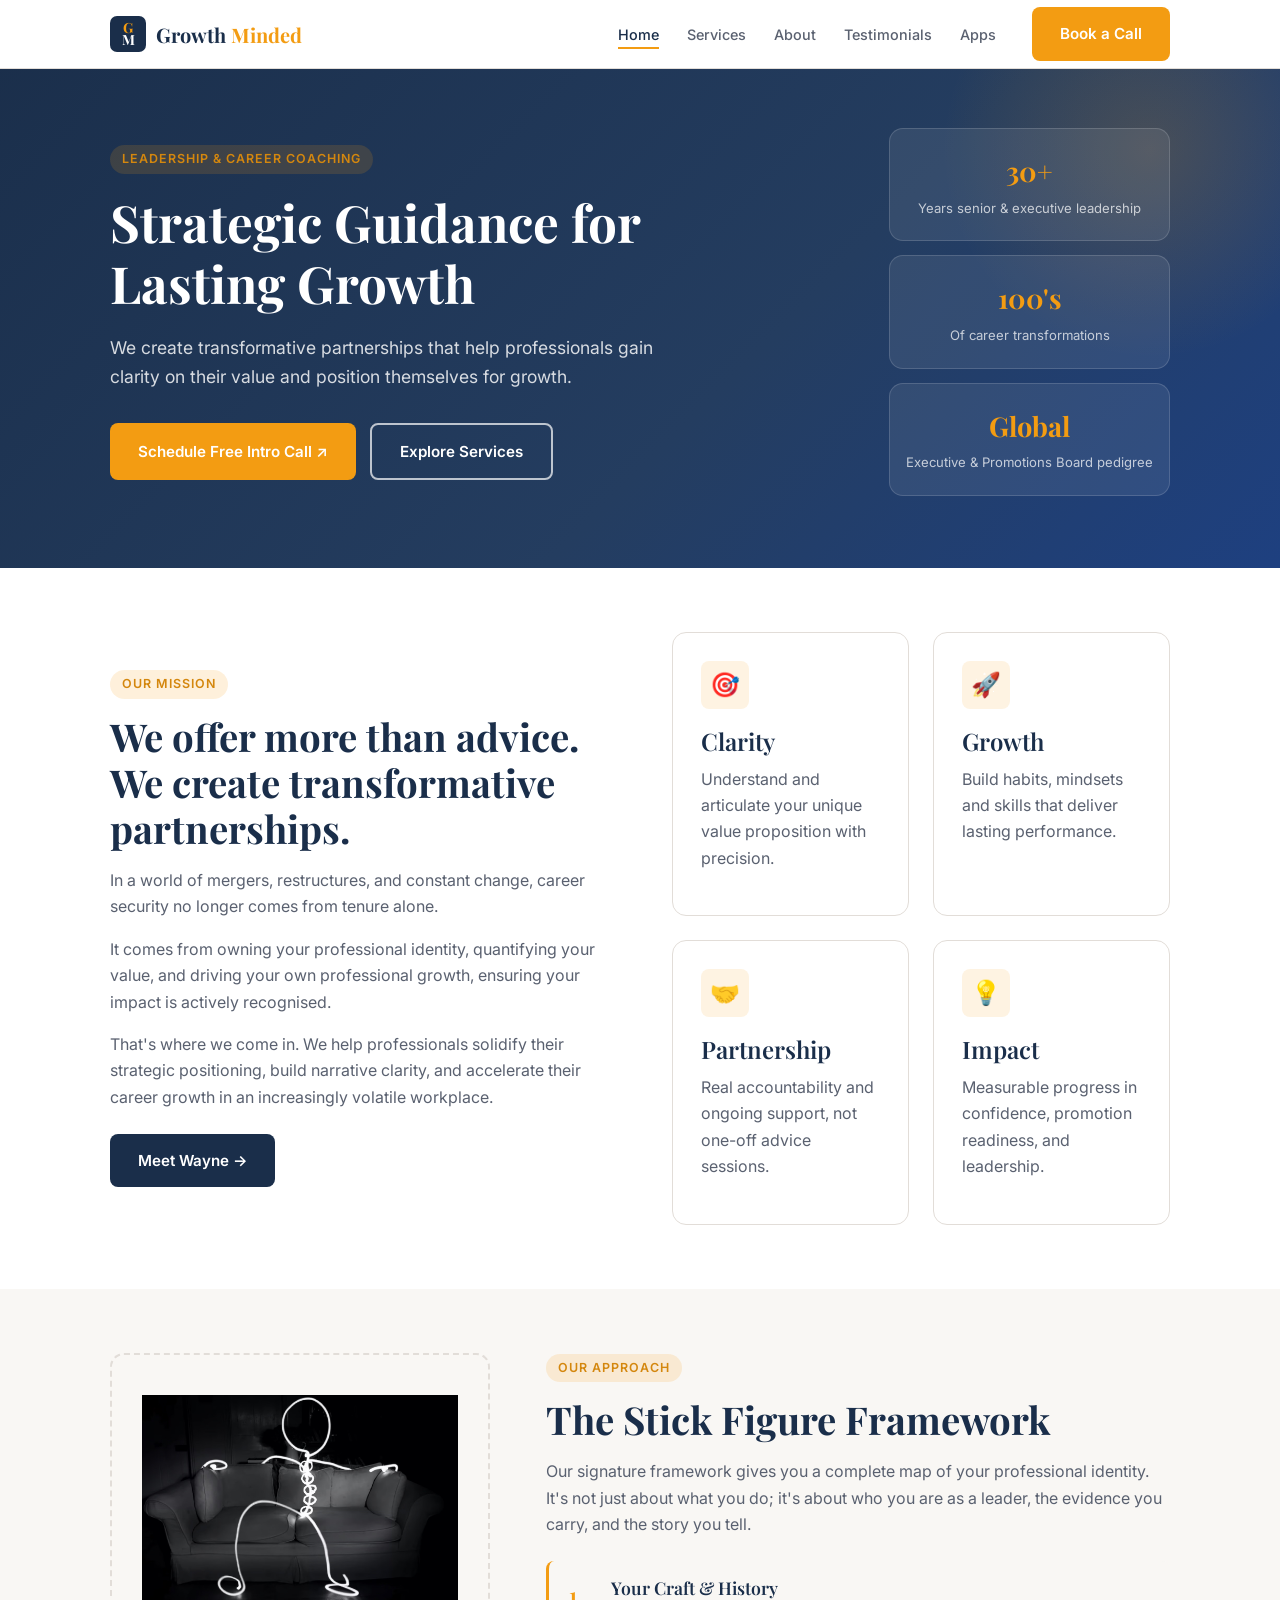
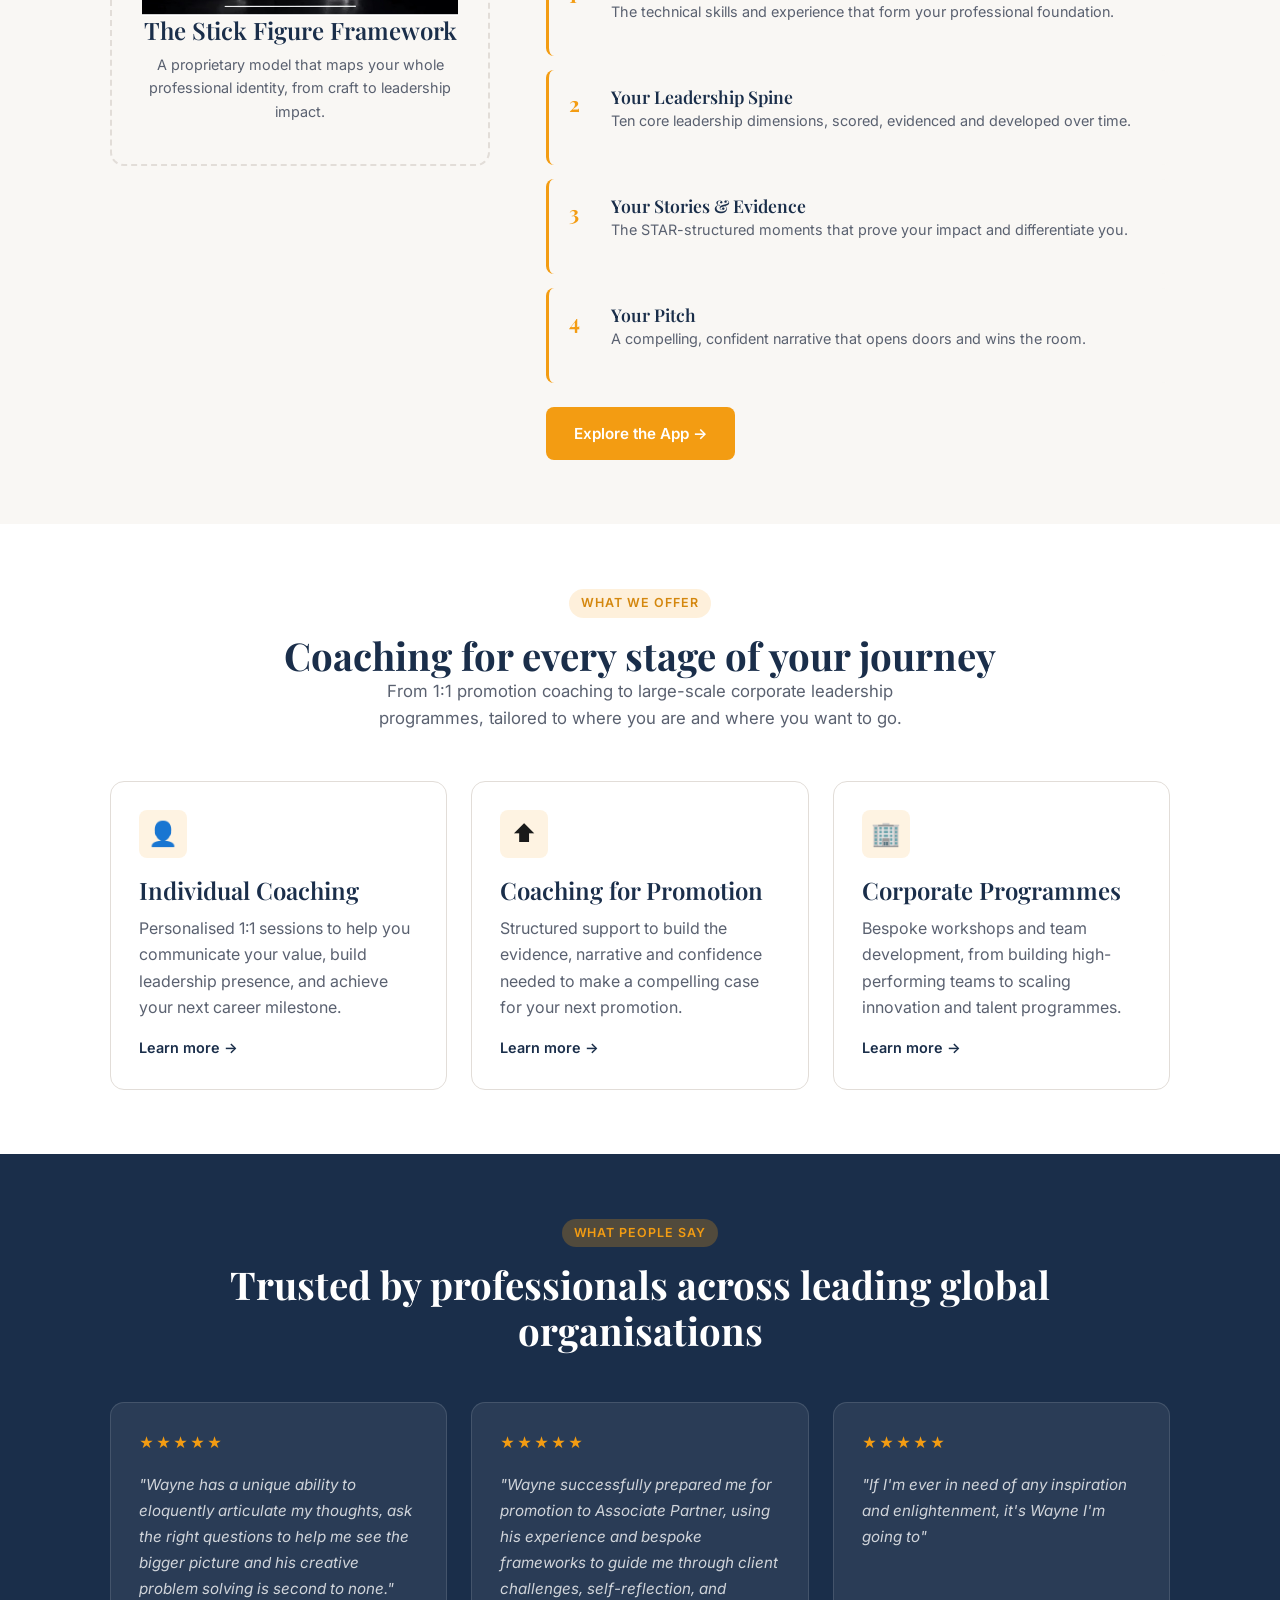
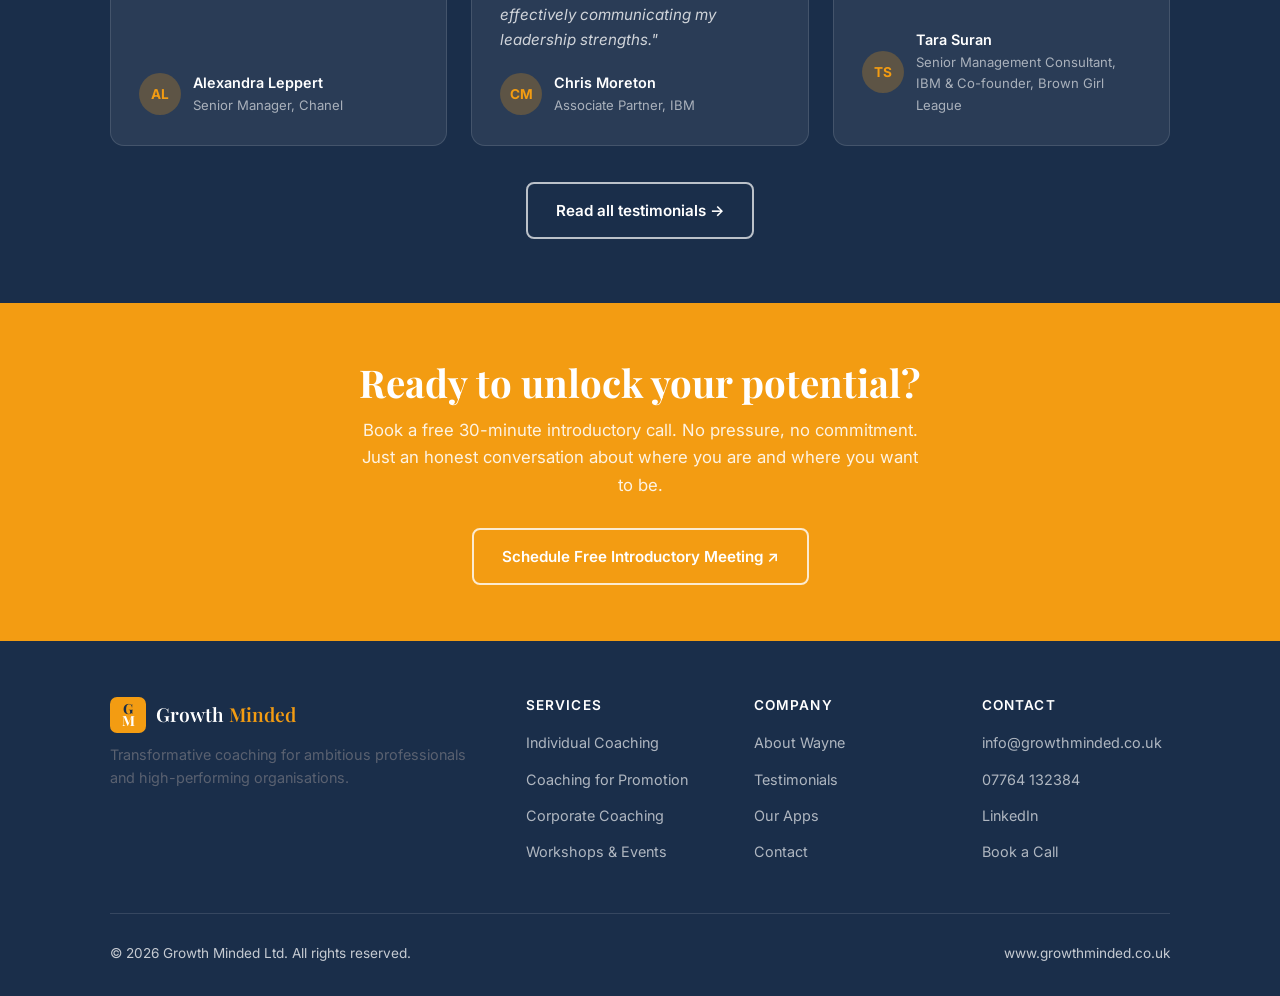
==== index.html @ fa4348af "Update homepage mission section copy Co-Authored-By: Claude Sonnet 4.6 <noreply@anthropic.com>" ====
<!DOCTYPE html>
<html lang="en">
<head>
  <meta charset="UTF-8" />
  <meta name="viewport" content="width=device-width, initial-scale=1.0" />
  <title>Growth Minded — Strategic Guidance for Lasting Growth</title>
  <meta name="description" content="Growth Minded offers personalised coaching to help professionals and organisations achieve lasting growth. 1:1 coaching, leadership development and corporate programmes." />
  <link rel="preconnect" href="https://fonts.googleapis.com" />
  <link rel="preconnect" href="https://fonts.gstatic.com" crossorigin />
  <link href="https://fonts.googleapis.com/css2?family=Inter:wght@400;500;600;700&family=Playfair+Display:wght@700&display=swap" rel="stylesheet" />
  <link rel="stylesheet" href="css/style.css" />
</head>
<body>

  <!-- Navigation -->
  <nav class="nav">
    <div class="container">
      <a href="index.html" class="nav-logo"><svg class="logo-mark" width="36" height="36" viewBox="0 0 36 36" fill="none" xmlns="http://www.w3.org/2000/svg" aria-hidden="true"><rect width="36" height="36" rx="7" fill="#1a2e4a"/><text x="18" y="13" text-anchor="middle" dominant-baseline="middle" font-family="Playfair Display, Georgia, serif" font-weight="700" font-size="14" fill="#f39c12">G</text><text x="18" y="25" text-anchor="middle" dominant-baseline="middle" font-family="Playfair Display, Georgia, serif" font-weight="700" font-size="14" fill="white">M</text></svg><span class="nav-wordmark">Growth <span>Minded</span></span></a>
      <ul class="nav-links">
        <li><a href="index.html" class="active">Home</a></li>
        <li><a href="services.html">Services</a></li>
        <li><a href="about.html">About</a></li>
        <li><a href="testimonials.html">Testimonials</a></li>
        <li><a href="apps.html">Apps</a></li>
        <li><a href="contact.html" class="btn btn-primary nav-cta">Book a Call</a></li>
      </ul>
      <button class="nav-toggle" id="navToggle" aria-label="Open menu">
        <span></span><span></span><span></span>
      </button>
    </div>
  </nav>

  <!-- Mobile menu -->
  <div class="nav-mobile" id="navMobile">
    <a href="index.html">Home</a>
    <a href="services.html">Services</a>
    <a href="about.html">About</a>
    <a href="testimonials.html">Testimonials</a>
    <a href="apps.html">Apps</a>
    <a href="contact.html" class="btn btn-primary">Book a Free Call</a>
  </div>

  <!-- Hero -->
  <section class="hero">
    <div class="container">
      <div class="hero-inner">
        <div class="hero-content">
          <span class="tag">Leadership &amp; Career Coaching</span>
          <h1>Strategic Guidance for Lasting Growth</h1>
          <p>We create transformative partnerships that help professionals gain clarity on their value and position themselves for growth.</p>
          <div class="hero-actions">
            <a href="contact.html" class="btn btn-primary">Schedule Free Intro Call ↗</a>
            <a href="services.html" class="btn btn-outline">Explore Services</a>
          </div>
        </div>
        <div class="hero-stat-grid">
          <div class="hero-stat">
            <span class="hero-stat-num">30+</span>
            <span class="hero-stat-label">Years senior &amp; executive leadership</span>
          </div>
          <div class="hero-stat">
            <span class="hero-stat-num">100's</span>
            <span class="hero-stat-label">Of career transformations</span>
          </div>
          <div class="hero-stat">
            <span class="hero-stat-num">Global</span>
            <span class="hero-stat-label">Executive &amp; Promotions Board pedigree</span>
          </div>
        </div>
      </div>
    </div>
  </section>

  <!-- Mission -->
  <section class="section">
    <div class="container">
      <div class="split">
        <div class="split-content">
          <span class="tag">Our Mission</span>
          <h2>We offer more than advice. We create transformative partnerships.</h2>
          <p>In a world of mergers, restructures, and constant change, career security no longer comes from tenure alone.</p>
          <p>It comes from owning your professional identity, quantifying your value, and driving your own professional growth, ensuring your impact is actively recognised.</p>
          <p>That's where we come in. We help professionals solidify their strategic positioning, build narrative clarity, and accelerate their career growth in an increasingly volatile workplace.</p>
          <a href="about.html" class="btn btn-navy" style="margin-top:8px">Meet Wayne →</a>
        </div>
        <div class="split-content">
          <div class="card-grid-2">
            <div class="card">
              <div class="card-icon">🎯</div>
              <h3>Clarity</h3>
              <p>Understand and articulate your unique value proposition with precision.</p>
            </div>
            <div class="card">
              <div class="card-icon">🚀</div>
              <h3>Growth</h3>
              <p>Build habits, mindsets and skills that deliver lasting performance.</p>
            </div>
            <div class="card">
              <div class="card-icon">🤝</div>
              <h3>Partnership</h3>
              <p>Real accountability and ongoing support, not one-off advice sessions.</p>
            </div>
            <div class="card">
              <div class="card-icon">💡</div>
              <h3>Impact</h3>
              <p>Measurable progress in confidence, promotion readiness, and leadership.</p>
            </div>
          </div>
        </div>
      </div>
    </div>
  </section>

  <!-- Stick Figure Framework -->
  <section class="section section-cream">
    <div class="container">
      <div class="framework">
        <div class="framework-visual">
          <img src="images/Stick%20Figure%20Picture.jpeg" alt="The Stick Figure Framework" style="max-width:100%;height:auto;display:block;margin:0 auto;" />
          <h3>The Stick Figure Framework</h3>
          <p>A proprietary model that maps your whole professional identity, from craft to leadership impact.</p>
        </div>
        <div class="framework-content">
          <span class="tag">Our Approach</span>
          <h2>The Stick Figure Framework</h2>
          <p>Our signature framework gives you a complete map of your professional identity. It's not just about what you do; it's about who you are as a leader, the evidence you carry, and the story you tell.</p>
          <div class="framework-list">
            <div class="framework-item">
              <span class="framework-item-num">1</span>
              <div>
                <h4>Your Craft &amp; History</h4>
                <p>The technical skills and experience that form your professional foundation.</p>
              </div>
            </div>
            <div class="framework-item">
              <span class="framework-item-num">2</span>
              <div>
                <h4>Your Leadership Spine</h4>
                <p>Ten core leadership dimensions, scored, evidenced and developed over time.</p>
              </div>
            </div>
            <div class="framework-item">
              <span class="framework-item-num">3</span>
              <div>
                <h4>Your Stories &amp; Evidence</h4>
                <p>The STAR-structured moments that prove your impact and differentiate you.</p>
              </div>
            </div>
            <div class="framework-item">
              <span class="framework-item-num">4</span>
              <div>
                <h4>Your Pitch</h4>
                <p>A compelling, confident narrative that opens doors and wins the room.</p>
              </div>
            </div>
          </div>
          <a href="apps.html" style="margin-top:24px;display:inline-block" class="btn btn-primary">Explore the App →</a>
        </div>
      </div>
    </div>
  </section>

  <!-- Services overview -->
  <section class="section">
    <div class="container">
      <div class="section-header text-center">
        <span class="tag">What We Offer</span>
        <h2>Coaching for every stage of your journey</h2>
        <p>From 1:1 promotion coaching to large-scale corporate leadership programmes, tailored to where you are and where you want to go.</p>
      </div>
      <div class="card-grid">
        <div class="card">
          <div class="card-icon">👤</div>
          <h3>Individual Coaching</h3>
          <p>Personalised 1:1 sessions to help you communicate your value, build leadership presence, and achieve your next career milestone.</p>
          <a href="services.html" style="margin-top:16px;display:inline-block;color:var(--navy);font-weight:600;font-size:0.9rem">Learn more →</a>
        </div>
        <div class="card">
          <div class="card-icon">⬆️</div>
          <h3>Coaching for Promotion</h3>
          <p>Structured support to build the evidence, narrative and confidence needed to make a compelling case for your next promotion.</p>
          <a href="services.html" style="margin-top:16px;display:inline-block;color:var(--navy);font-weight:600;font-size:0.9rem">Learn more →</a>
        </div>
        <div class="card">
          <div class="card-icon">🏢</div>
          <h3>Corporate Programmes</h3>
          <p>Bespoke workshops and team development, from building high-performing teams to scaling innovation and talent programmes.</p>
          <a href="services.html" style="margin-top:16px;display:inline-block;color:var(--navy);font-weight:600;font-size:0.9rem">Learn more →</a>
        </div>
      </div>
    </div>
  </section>

  <!-- Testimonials teaser -->
  <section class="section section-dark">
    <div class="container">
      <div class="section-header text-center text-white">
        <span class="tag">What People Say</span>
        <h2>Trusted by professionals across leading global organisations</h2>
      </div>
      <div class="testimonial-grid">
        <div class="testimonial-card">
          <div class="testimonial-stars">★★★★★</div>
          <p class="testimonial-quote">"Wayne has a unique ability to eloquently articulate my thoughts, ask the right questions to help me see the bigger picture and his creative problem solving is second to none."</p>
          <div class="testimonial-author">
            <div class="testimonial-avatar">AL</div>
            <div>
              <div class="testimonial-name">Alexandra Leppert</div>
              <div class="testimonial-role">Senior Manager, Chanel</div>
            </div>
          </div>
        </div>
        <div class="testimonial-card">
          <div class="testimonial-stars">★★★★★</div>
          <p class="testimonial-quote">"Wayne successfully prepared me for promotion to Associate Partner, using his experience and bespoke frameworks to guide me through client challenges, self-reflection, and effectively communicating my leadership strengths."</p>
          <div class="testimonial-author">
            <div class="testimonial-avatar">CM</div>
            <div>
              <div class="testimonial-name">Chris Moreton</div>
              <div class="testimonial-role">Associate Partner, IBM</div>
            </div>
          </div>
        </div>
        <div class="testimonial-card">
          <div class="testimonial-stars">★★★★★</div>
          <p class="testimonial-quote">"If I'm ever in need of any inspiration and enlightenment, it's Wayne I'm going to"</p>
          <div class="testimonial-author">
            <div class="testimonial-avatar">TS</div>
            <div>
              <div class="testimonial-name">Tara Suran</div>
              <div class="testimonial-role">Senior Management Consultant, IBM &amp; Co-founder, Brown Girl League</div>
            </div>
          </div>
        </div>
      </div>
      <div style="text-align:center;margin-top:36px">
        <a href="testimonials.html" class="btn btn-outline">Read all testimonials →</a>
      </div>
    </div>
  </section>

  <!-- CTA band -->
  <section class="cta-band">
    <div class="container">
      <h2>Ready to unlock your potential?</h2>
      <p>Book a free 30-minute introductory call. No pressure, no commitment. Just an honest conversation about where you are and where you want to be.</p>
      <a href="contact.html" class="btn btn-outline">Schedule Free Introductory Meeting ↗</a>
    </div>
  </section>

  <!-- Footer -->
  <footer class="footer">
    <div class="container">
      <div class="footer-grid">
        <div class="footer-brand">
          <h3><svg class="logo-mark" width="36" height="36" viewBox="0 0 36 36" fill="none" xmlns="http://www.w3.org/2000/svg" aria-hidden="true"><rect width="36" height="36" rx="7" fill="#f39c12"/><text x="18" y="13" text-anchor="middle" dominant-baseline="middle" font-family="Playfair Display, Georgia, serif" font-weight="700" font-size="14" fill="#1a2e4a">G</text><text x="18" y="25" text-anchor="middle" dominant-baseline="middle" font-family="Playfair Display, Georgia, serif" font-weight="700" font-size="14" fill="white">M</text></svg><span class="nav-wordmark">Growth <span>Minded</span></span></h3>
          <p>Transformative coaching for ambitious professionals and high-performing organisations.</p>
        </div>
        <div class="footer-col">
          <h4>Services</h4>
          <ul>
            <li><a href="services.html">Individual Coaching</a></li>
            <li><a href="services.html">Coaching for Promotion</a></li>
            <li><a href="services.html">Corporate Coaching</a></li>
            <li><a href="services.html">Workshops &amp; Events</a></li>
          </ul>
        </div>
        <div class="footer-col">
          <h4>Company</h4>
          <ul>
            <li><a href="about.html">About Wayne</a></li>
            <li><a href="testimonials.html">Testimonials</a></li>
            <li><a href="apps.html">Our Apps</a></li>
            <li><a href="contact.html">Contact</a></li>
          </ul>
        </div>
        <div class="footer-col">
          <h4>Contact</h4>
          <ul>
            <li><a href="mailto:info@growthminded.co.uk">info@growthminded.co.uk</a></li>
            <li><a href="tel:07764132384">07764 132384</a></li>
            <li><a href="https://www.linkedin.com/in/wayne-peacock-82965b12" target="_blank" rel="noopener">LinkedIn</a></li>
            <li><a href="contact.html">Book a Call</a></li>
          </ul>
        </div>
      </div>
      <div class="footer-bottom">
        <span>&copy; 2026 Growth Minded Ltd. All rights reserved.</span>
        <span>www.growthminded.co.uk</span>
      </div>
    </div>
  </footer>

  <script>
    const toggle = document.getElementById('navToggle');
    const mobile = document.getElementById('navMobile');
    toggle.addEventListener('click', () => {
      toggle.classList.toggle('open');
      mobile.classList.toggle('open');
    });
    // Close on link click
    mobile.querySelectorAll('a').forEach(a => {
      a.addEventListener('click', () => {
        toggle.classList.remove('open');
        mobile.classList.remove('open');
      });
    });
  </script>
</body>
</html>
---- css/style.css ----
/* ─── Variables ──────────────────────────────────────────── */
:root {
  --navy:        #1a2e4a;
  --navy-light:  #243d60;
  --orange:      #f39c12;
  --orange-dark: #d4870e;
  --cream:       #f9f7f4;
  --white:       #ffffff;
  --text:        #1a1a1a;
  --text-muted:  #5a6170;
  --border:      #e2ddd8;
  --radius:      8px;
  --radius-lg:   14px;
  --shadow:      0 2px 16px rgba(26,46,74,0.10);
  --shadow-lg:   0 6px 32px rgba(26,46,74,0.14);
  --font-serif:  'Playfair Display', Georgia, serif;
  --font-sans:   'Inter', system-ui, -apple-system, sans-serif;
  --max-w:       1100px;
  --nav-h:       68px;
}

/* ─── Reset ──────────────────────────────────────────────── */
*, *::before, *::after { box-sizing: border-box; margin: 0; padding: 0; }
html { scroll-behavior: smooth; }
body {
  font-family: var(--font-sans);
  font-size: 16px;
  line-height: 1.65;
  color: var(--text);
  background: var(--white);
}
img { display: block; max-width: 100%; }
a { color: inherit; text-decoration: none; }
ul { list-style: none; }

/* ─── Typography ─────────────────────────────────────────── */
h1, h2, h3, h4 {
  font-family: var(--font-serif);
  line-height: 1.2;
  color: var(--navy);
}
h1 { font-size: clamp(2rem, 5vw, 3.2rem); font-weight: 700; }
h2 { font-size: clamp(1.6rem, 3.5vw, 2.4rem); font-weight: 700; }
h3 { font-size: clamp(1.15rem, 2.5vw, 1.5rem); font-weight: 600; }
h4 { font-size: 1.1rem; font-weight: 600; }
p  { color: var(--text-muted); }
strong { color: var(--text); font-weight: 600; }

/* ─── Layout helpers ─────────────────────────────────────── */
.container {
  width: 100%;
  max-width: var(--max-w);
  margin-inline: auto;
  padding-inline: 20px;
}
.section { padding: 64px 0; }
.section-sm { padding: 40px 0; }
.section-dark { background: var(--navy); }
.section-cream { background: var(--cream); }
.text-center { text-align: center; }
.text-white { color: var(--white) !important; }
.text-white h1, .text-white h2, .text-white h3, .text-white h4 { color: var(--white); }
.text-white p { color: rgba(255,255,255,0.82); }

.tag {
  display: inline-block;
  background: rgba(243,156,18,0.15);
  color: var(--orange-dark);
  font-size: 0.78rem;
  font-weight: 600;
  letter-spacing: 0.08em;
  text-transform: uppercase;
  padding: 4px 12px;
  border-radius: 20px;
  margin-bottom: 14px;
}
.section-dark .tag {
  background: rgba(243,156,18,0.25);
  color: var(--orange);
}

/* ─── Buttons ────────────────────────────────────────────── */
.btn {
  display: inline-flex;
  align-items: center;
  gap: 8px;
  padding: 14px 28px;
  border-radius: var(--radius);
  font-family: var(--font-sans);
  font-size: 0.95rem;
  font-weight: 600;
  cursor: pointer;
  border: none;
  transition: all 0.2s ease;
  text-decoration: none;
  white-space: nowrap;
}
.btn-primary {
  background: var(--orange);
  color: var(--white);
}
.btn-primary:hover { background: var(--orange-dark); transform: translateY(-1px); box-shadow: var(--shadow); }
.btn-outline {
  background: transparent;
  color: var(--white);
  border: 2px solid rgba(255,255,255,0.7);
}
.btn-outline:hover { background: rgba(255,255,255,0.1); border-color: var(--white); }
.btn-navy {
  background: var(--navy);
  color: var(--white);
}
.btn-navy:hover { background: var(--navy-light); transform: translateY(-1px); box-shadow: var(--shadow); }

/* ─── Navigation ─────────────────────────────────────────── */
.nav {
  position: fixed;
  top: 0; left: 0; right: 0;
  height: var(--nav-h);
  background: var(--white);
  box-shadow: 0 1px 0 var(--border);
  z-index: 100;
  display: flex;
  align-items: center;
}
.nav .container {
  display: flex;
  align-items: center;
  justify-content: space-between;
  height: 100%;
}
.nav-logo {
  font-family: var(--font-serif);
  font-size: 1.25rem;
  font-weight: 700;
  color: var(--navy);
  display: flex;
  align-items: center;
  gap: 10px;
}
.nav-wordmark { color: inherit; }
.nav-wordmark span { color: var(--orange); }
.logo-mark { flex-shrink: 0; }
.nav-links {
  display: none;
  align-items: center;
  gap: 28px;
}
.nav-links a:not(.btn) {
  font-size: 0.9rem;
  font-weight: 500;
  color: var(--text-muted);
  transition: color 0.18s;
  padding: 4px 0;
  border-bottom: 2px solid transparent;
}
.nav-links a:not(.btn):hover,
.nav-links a:not(.btn).active {
  color: var(--navy);
  border-bottom-color: var(--orange);
}
.nav-cta { margin-left: 8px; }

/* Hamburger */
.nav-toggle {
  display: flex;
  flex-direction: column;
  justify-content: center;
  gap: 5px;
  width: 40px;
  height: 40px;
  background: none;
  border: none;
  cursor: pointer;
  padding: 4px;
  border-radius: var(--radius);
}
.nav-toggle span {
  display: block;
  height: 2px;
  background: var(--navy);
  border-radius: 2px;
  transition: all 0.25s;
}
.nav-toggle.open span:nth-child(1) { transform: translateY(7px) rotate(45deg); }
.nav-toggle.open span:nth-child(2) { opacity: 0; }
.nav-toggle.open span:nth-child(3) { transform: translateY(-7px) rotate(-45deg); }

/* Mobile menu */
.nav-mobile {
  display: none;
  position: fixed;
  top: var(--nav-h);
  left: 0; right: 0;
  background: var(--white);
  border-bottom: 1px solid var(--border);
  padding: 20px;
  z-index: 99;
  flex-direction: column;
  gap: 4px;
  box-shadow: var(--shadow-lg);
}
.nav-mobile.open { display: flex; }
.nav-mobile a {
  font-size: 1rem;
  font-weight: 500;
  color: var(--text);
  padding: 12px 16px;
  border-radius: var(--radius);
  transition: background 0.15s;
}
.nav-mobile a:hover { background: var(--cream); color: var(--navy); }
.nav-mobile .btn { margin-top: 8px; width: 100%; justify-content: center; }

@media (min-width: 768px) {
  .nav-links { display: flex; }
  .nav-toggle { display: none; }
}

/* ─── Hero ───────────────────────────────────────────────── */
.hero {
  padding-top: calc(var(--nav-h) + 60px);
  padding-bottom: 72px;
  background: linear-gradient(135deg, var(--navy) 0%, var(--navy-light) 60%, #1e4080 100%);
  position: relative;
  overflow: hidden;
}
.hero::before {
  content: '';
  position: absolute;
  top: -60px; right: -80px;
  width: 420px; height: 420px;
  background: radial-gradient(circle, rgba(243,156,18,0.18) 0%, transparent 70%);
  pointer-events: none;
}
.hero .container { position: relative; z-index: 1; }
.hero-inner {
  display: flex;
  flex-direction: column;
  gap: 40px;
}
.hero-content { max-width: 640px; }
.hero-content .tag { margin-bottom: 18px; }
.hero-content h1 { color: var(--white); margin-bottom: 18px; }
.hero-content p { color: rgba(255,255,255,0.82); font-size: 1.1rem; margin-bottom: 32px; }
.hero-actions { display: flex; flex-wrap: wrap; gap: 14px; }
.hero-stat-grid {
  display: grid;
  grid-template-columns: repeat(3, 1fr);
  gap: 16px;
}
.hero-stat {
  background: rgba(255,255,255,0.08);
  border: 1px solid rgba(255,255,255,0.15);
  border-radius: var(--radius-lg);
  padding: 20px 16px;
  text-align: center;
}
.hero-stat-num {
  font-family: var(--font-serif);
  font-size: 2rem;
  font-weight: 700;
  color: var(--orange);
  display: block;
}
.hero-stat-label {
  font-size: 0.82rem;
  color: rgba(255,255,255,0.72);
}
@media (min-width: 900px) {
  .hero-inner {
    flex-direction: row;
    align-items: center;
    justify-content: space-between;
  }
  .hero-content { max-width: 560px; }
  .hero-stat-grid { grid-template-columns: 1fr; gap: 14px; min-width: 200px; }
  .hero-stat-num { font-size: 1.7rem; }
}

/* ─── Section header ─────────────────────────────────────── */
.section-header { margin-bottom: 48px; }
.section-header p { font-size: 1.05rem; max-width: 600px; }
.section-header.text-center p { margin-inline: auto; }

/* ─── Card grid ──────────────────────────────────────────── */
.card-grid {
  display: grid;
  grid-template-columns: 1fr;
  gap: 24px;
}
@media (min-width: 600px) { .card-grid { grid-template-columns: repeat(2, 1fr); } }
@media (min-width: 960px) { .card-grid { grid-template-columns: repeat(3, 1fr); } }
.card-grid-2 {
  display: grid;
  grid-template-columns: 1fr;
  gap: 24px;
}
@media (min-width: 700px) { .card-grid-2 { grid-template-columns: repeat(2, 1fr); } }

.card {
  background: var(--white);
  border: 1px solid var(--border);
  border-radius: var(--radius-lg);
  padding: 28px;
  transition: box-shadow 0.2s, transform 0.2s;
}
.card:hover { box-shadow: var(--shadow-lg); transform: translateY(-2px); }
.card-icon {
  width: 48px; height: 48px;
  background: rgba(243,156,18,0.12);
  border-radius: var(--radius);
  display: flex; align-items: center; justify-content: center;
  font-size: 1.5rem;
  margin-bottom: 18px;
}
.card h3 { margin-bottom: 10px; }

/* ─── Framework section ──────────────────────────────────── */
.framework {
  display: flex;
  flex-direction: column;
  gap: 40px;
  align-items: center;
}
.framework-visual {
  width: 100%;
  max-width: 380px;
  background: var(--cream);
  border-radius: var(--radius-lg);
  padding: 40px 30px;
  text-align: center;
  border: 2px dashed var(--border);
}
.framework-figure {
  font-size: 5rem;
  line-height: 1;
  margin-bottom: 16px;
}
.framework-visual h3 { margin-bottom: 8px; }
.framework-visual p { font-size: 0.9rem; }
.framework-content { flex: 1; }
.framework-content h2 { margin-bottom: 16px; }
.framework-content p { margin-bottom: 16px; }
.framework-list { display: flex; flex-direction: column; gap: 14px; margin-top: 24px; }
.framework-item {
  display: flex;
  align-items: flex-start;
  gap: 14px;
  padding: 16px 20px;
  background: var(--cream);
  border-radius: var(--radius);
  border-left: 3px solid var(--orange);
}
.framework-item-num {
  font-family: var(--font-serif);
  font-size: 1.3rem;
  font-weight: 700;
  color: var(--orange);
  min-width: 28px;
}
.framework-item h4 { margin-bottom: 2px; }
.framework-item p { font-size: 0.9rem; }
@media (min-width: 800px) {
  .framework { flex-direction: row; align-items: flex-start; gap: 56px; }
  .framework-visual { min-width: 300px; }
}

/* ─── Two-col split ──────────────────────────────────────── */
.split {
  display: flex;
  flex-direction: column;
  gap: 40px;
}
.split-content { flex: 1; }
.split-content h2 { margin-bottom: 16px; }
.split-content p { margin-bottom: 16px; }
@media (min-width: 800px) {
  .split { flex-direction: row; align-items: center; gap: 64px; }
  .split.reverse { flex-direction: row-reverse; }
}

/* ─── Testimonials ───────────────────────────────────────── */
.testimonial-grid {
  display: grid;
  grid-template-columns: 1fr;
  gap: 24px;
}
@media (min-width: 640px) { .testimonial-grid { grid-template-columns: repeat(2, 1fr); } }
@media (min-width: 960px) { .testimonial-grid { grid-template-columns: repeat(3, 1fr); } }
.testimonial-card {
  background: var(--white);
  border: 1px solid var(--border);
  border-radius: var(--radius-lg);
  padding: 28px;
  display: flex;
  flex-direction: column;
  gap: 18px;
}
.section-dark .testimonial-card {
  background: rgba(255,255,255,0.07);
  border-color: rgba(255,255,255,0.12);
}
.testimonial-quote {
  font-size: 0.95rem;
  line-height: 1.7;
  color: var(--text-muted);
  flex: 1;
  font-style: italic;
}
.section-dark .testimonial-quote { color: rgba(255,255,255,0.78); }
.testimonial-stars { color: var(--orange); font-size: 0.9rem; letter-spacing: 2px; }
.testimonial-author {
  display: flex;
  align-items: center;
  gap: 12px;
}
.testimonial-avatar {
  width: 42px; height: 42px;
  border-radius: 50%;
  background: var(--navy);
  color: var(--white);
  display: flex; align-items: center; justify-content: center;
  font-weight: 700;
  font-size: 0.85rem;
  flex-shrink: 0;
}
.section-dark .testimonial-avatar { background: rgba(243,156,18,0.25); color: var(--orange); }
.testimonial-name { font-weight: 600; font-size: 0.9rem; color: var(--text); }
.section-dark .testimonial-name { color: var(--white); }
.testimonial-role { font-size: 0.82rem; color: var(--text-muted); }
.section-dark .testimonial-role { color: rgba(255,255,255,0.6); }

/* ─── CTA band ───────────────────────────────────────────── */
.cta-band {
  background: var(--orange);
  padding: 56px 0;
  text-align: center;
}
.cta-band h2 { color: var(--white); margin-bottom: 12px; }
.cta-band p { color: rgba(255,255,255,0.88); font-size: 1.05rem; margin-bottom: 28px; max-width: 560px; margin-inline: auto; margin-bottom: 28px; }
.cta-band .btn-outline { border-color: rgba(255,255,255,0.8); }
.cta-band .btn-outline:hover { background: rgba(255,255,255,0.15); }

/* ─── Service pills ──────────────────────────────────────── */
.service-tag {
  display: inline-block;
  background: var(--cream);
  color: var(--navy);
  font-size: 0.82rem;
  font-weight: 600;
  padding: 4px 12px;
  border-radius: 20px;
  margin: 3px 3px 3px 0;
  border: 1px solid var(--border);
}

/* ─── About page ─────────────────────────────────────────── */
.bio-grid {
  display: grid;
  grid-template-columns: 1fr;
  gap: 32px;
  align-items: start;
}
@media (min-width: 800px) {
  .bio-grid { grid-template-columns: 280px 1fr; gap: 56px; }
}
.bio-photo-block {
  text-align: center;
}
.bio-photo {
  width: 200px; height: 200px;
  border-radius: 50%;
  background: var(--cream);
  border: 4px solid var(--orange);
  margin: 0 auto 16px;
  display: flex; align-items: center; justify-content: center;
  font-size: 4rem;
  overflow: hidden;
}
.bio-photo img { width: 100%; height: 100%; object-fit: cover; }
.bio-name { font-family: var(--font-serif); font-size: 1.4rem; color: var(--navy); margin-bottom: 4px; }
.bio-title { font-size: 0.9rem; color: var(--text-muted); margin-bottom: 16px; }
.bio-links { display: flex; flex-direction: column; gap: 8px; }
.bio-link {
  display: flex; align-items: center; gap: 8px;
  font-size: 0.88rem; color: var(--text-muted);
}
.bio-link a { color: var(--navy); font-weight: 500; text-decoration: underline; text-underline-offset: 3px; }
.values-list { display: flex; flex-direction: column; gap: 16px; margin-top: 24px; }
.value-item {
  display: flex; gap: 14px; align-items: flex-start;
  padding: 16px 20px;
  background: var(--cream);
  border-radius: var(--radius);
}
.value-item h4 { margin-bottom: 2px; }
.value-item p { font-size: 0.9rem; }

/* ─── Apps page ──────────────────────────────────────────── */
.app-card {
  background: var(--white);
  border: 1px solid var(--border);
  border-radius: var(--radius-lg);
  padding: 36px;
  display: flex;
  flex-direction: column;
  gap: 20px;
}
.app-card + .app-card { margin-top: 32px; }
.app-icon {
  width: 64px; height: 64px;
  border-radius: var(--radius-lg);
  background: var(--navy);
  display: flex; align-items: center; justify-content: center;
  font-size: 2rem;
}
.app-card h2 { margin-bottom: 8px; }
.app-card p { font-size: 1rem; }
.feature-list { display: flex; flex-direction: column; gap: 10px; margin-top: 8px; }
.feature-item { display: flex; align-items: flex-start; gap: 10px; }
.feature-item::before { content: '✓'; color: var(--orange); font-weight: 700; margin-top: 1px; flex-shrink: 0; }

/* ─── Contact page ───────────────────────────────────────── */
.contact-grid {
  display: grid;
  grid-template-columns: 1fr;
  gap: 40px;
}
@media (min-width: 800px) {
  .contact-grid { grid-template-columns: 1fr 1.3fr; gap: 64px; align-items: start; }
}
.contact-info h2 { margin-bottom: 16px; }
.contact-info p { margin-bottom: 28px; }
.contact-methods { display: flex; flex-direction: column; gap: 16px; }
.contact-method {
  display: flex; align-items: flex-start; gap: 16px;
  padding: 18px 20px;
  background: var(--cream);
  border-radius: var(--radius);
}
.contact-method-icon {
  width: 40px; height: 40px;
  background: var(--navy);
  color: var(--white);
  border-radius: var(--radius);
  display: flex; align-items: center; justify-content: center;
  font-size: 1.1rem;
  flex-shrink: 0;
}
.contact-method h4 { margin-bottom: 2px; font-size: 0.85rem; text-transform: uppercase; letter-spacing: 0.05em; }
.contact-method a, .contact-method p { font-size: 0.95rem; color: var(--navy); font-weight: 500; }
.contact-method a:hover { color: var(--orange-dark); text-decoration: underline; }
.booking-card {
  background: var(--navy);
  color: var(--white);
  border-radius: var(--radius-lg);
  padding: 36px;
  text-align: center;
}
.booking-card h2 { color: var(--white); margin-bottom: 12px; }
.booking-card p { color: rgba(255,255,255,0.8); margin-bottom: 28px; }
.booking-features { display: flex; flex-direction: column; gap: 10px; margin-bottom: 28px; text-align: left; }
.booking-feature {
  display: flex; align-items: center; gap: 10px;
  font-size: 0.9rem; color: rgba(255,255,255,0.85);
}
.booking-feature-icon { color: var(--orange); font-size: 1rem; }

/* ─── Page hero (inner pages) ────────────────────────────── */
.page-hero {
  padding-top: calc(var(--nav-h) + 48px);
  padding-bottom: 48px;
  background: linear-gradient(135deg, var(--navy) 0%, var(--navy-light) 100%);
  text-align: center;
}
.page-hero h1 { color: var(--white); margin-bottom: 12px; }
.page-hero p { color: rgba(255,255,255,0.8); font-size: 1.05rem; max-width: 600px; margin-inline: auto; }

/* ─── Footer ─────────────────────────────────────────────── */
.footer {
  background: var(--navy);
  color: rgba(255,255,255,0.75);
  padding: 56px 0 32px;
}
.footer-grid {
  display: grid;
  grid-template-columns: 1fr;
  gap: 40px;
  margin-bottom: 48px;
}
@media (min-width: 640px) { .footer-grid { grid-template-columns: repeat(2, 1fr); } }
@media (min-width: 900px) { .footer-grid { grid-template-columns: 2fr 1fr 1fr 1fr; } }
.footer-brand h3 {
  font-family: var(--font-serif);
  color: var(--white);
  font-size: 1.2rem;
  margin-bottom: 10px;
  display: flex;
  align-items: center;
  gap: 10px;
}
.footer-brand h3 .nav-wordmark span { color: var(--orange); }
.footer-brand p { font-size: 0.9rem; line-height: 1.6; }
.footer-col h4 {
  color: var(--white);
  font-size: 0.85rem;
  text-transform: uppercase;
  letter-spacing: 0.08em;
  margin-bottom: 16px;
  font-family: var(--font-sans);
}
.footer-col ul { display: flex; flex-direction: column; gap: 10px; }
.footer-col a {
  font-size: 0.9rem;
  color: rgba(255,255,255,0.65);
  transition: color 0.15s;
}
.footer-col a:hover { color: var(--orange); }
.footer-bottom {
  border-top: 1px solid rgba(255,255,255,0.12);
  padding-top: 28px;
  display: flex;
  flex-direction: column;
  gap: 12px;
  align-items: center;
  text-align: center;
  font-size: 0.85rem;
}
@media (min-width: 600px) {
  .footer-bottom { flex-direction: row; justify-content: space-between; text-align: left; }
}

/* ─── Divider ────────────────────────────────────────────── */
.divider {
  height: 1px;
  background: var(--border);
  margin: 0;
}

/* ─── Scroll offset for fixed nav ───────────────────────── */
section[id], div[id] { scroll-margin-top: calc(var(--nav-h) + 16px); }

/* ─── App screenshots ────────────────────────────────────── */
.app-screenshot {
  margin: 24px 0;
  border-radius: 12px;
  overflow: hidden;
  border: 1px solid var(--border);
  box-shadow: 0 4px 24px rgba(0,0,0,0.10);
}
.app-screenshot img {
  width: 100%;
  display: block;
  max-height: 420px;
  object-fit: contain;
  background: #f8f9fa;
}

/* ─── Service cards with images ─────────────────────────── */
.card--has-image { padding: 0; }
.card--has-image .card-body { padding: 24px; }
.service-card-img {
  width: 100%;
  height: 200px;
  object-fit: cover;
  border-radius: 12px 12px 0 0;
  display: block;
}
.card-header-band {
  border-radius: 12px 12px 0 0;
  background: var(--navy);
  display: flex;
  align-items: center;
  justify-content: center;
  min-height: 90px;
  padding: 24px;
}
.card-header-band h3 {
  color: white;
  font-size: 1.25rem;
  margin: 0;
  text-align: center;
  line-height: 1.3;
}
.card-header-band--orange { background: var(--orange); }
.card-header-band--orange h3 { color: var(--navy); }
.service-subtitle {
  font-size: 0.88rem;
  font-weight: 600;
  color: var(--orange);
  margin-bottom: 10px;
  font-style: italic;
}

/* ─── Image carousel ────────────────────────────────────── */
.carousel {
  position: relative;
  border-radius: 12px;
  overflow: hidden;
  border: 1px solid var(--border);
  box-shadow: 0 4px 24px rgba(0,0,0,0.10);
  margin: 24px 0;
  background: #f8f9fa;
}
.carousel-track {
  display: flex;
  transition: transform 0.35s ease;
}
.carousel-slide {
  min-width: 100%;
  flex-shrink: 0;
}
.carousel-slide img {
  width: 100%;
  display: block;
  max-height: 420px;
  object-fit: contain;
}
.carousel-btn {
  position: absolute;
  top: 50%;
  transform: translateY(-50%);
  background: rgba(26,46,74,0.75);
  color: #fff;
  border: none;
  width: 40px;
  height: 40px;
  border-radius: 50%;
  font-size: 1.5rem;
  cursor: pointer;
  display: flex;
  align-items: center;
  justify-content: center;
  transition: background 0.2s;
  z-index: 2;
}
.carousel-btn:hover { background: var(--navy); }
.carousel-prev { left: 10px; }
.carousel-next { right: 10px; }

/* ─── App video embeds ───────────────────────────────────── */
.app-video { margin: 24px 0 8px; }
.app-video-section { margin: 32px 0 8px; }
.video-list {
  list-style: none;
  margin: 12px 0 0;
  padding: 0;
  display: grid;
  grid-template-columns: 1fr 1fr;
  gap: 1px;
  background: var(--border);
  border: 1px solid var(--border);
  border-radius: var(--radius);
  overflow: hidden;
}
.video-list li { background: white; }
@media (max-width: 640px) { .video-list { grid-template-columns: 1fr; } }
.video-list li a {
  display: flex;
  align-items: center;
  gap: 12px;
  padding: 13px 20px;
  color: var(--navy);
  font-weight: 500;
  font-size: 0.95rem;
  text-decoration: none;
  transition: background 0.15s, color 0.15s;
}
.video-list li a::before {
  content: '▶';
  color: var(--orange);
  font-size: 0.7rem;
  flex-shrink: 0;
}
.video-list li a:hover { background: var(--cream); color: var(--orange); }
.app-video-grid {
  display: grid;
  grid-template-columns: 1fr 1fr;
  gap: 24px;
  margin-top: 12px;
}
@media (max-width: 640px) {
  .app-video-grid { grid-template-columns: 1fr; }
}
.app-video-item-label {
  font-size: 0.85rem;
  font-weight: 600;
  color: var(--navy);
  margin-bottom: 8px;
}
.app-video-label {
  font-size: 0.85rem;
  font-weight: 600;
  text-transform: uppercase;
  letter-spacing: 0.06em;
  color: var(--navy);
  margin-bottom: 10px;
}
.app-video-wrapper {
  position: relative;
  padding-bottom: 56.25%;
  height: 0;
  border-radius: 12px;
  overflow: hidden;
  border: 1px solid var(--border);
}
.app-video-wrapper iframe {
  position: absolute;
  top: 0; left: 0;
  width: 100%; height: 100%;
  border: none;
}
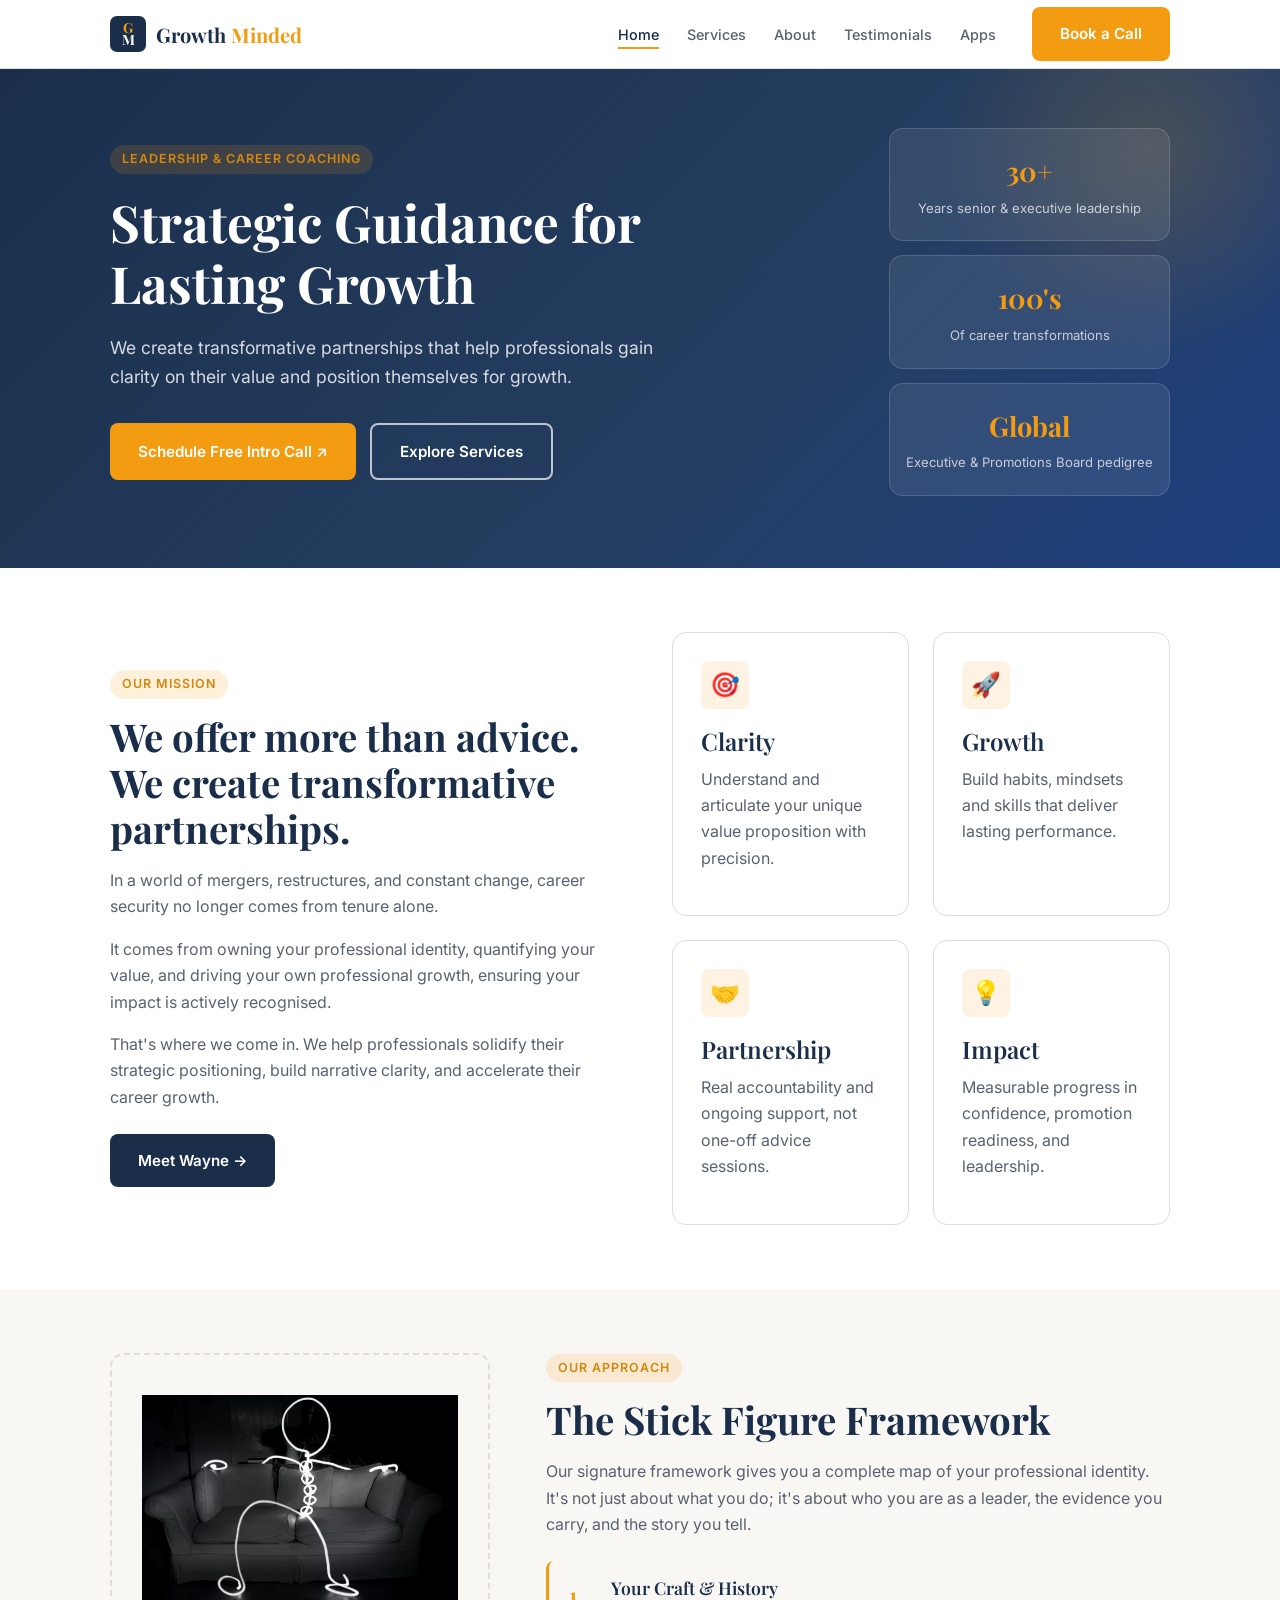
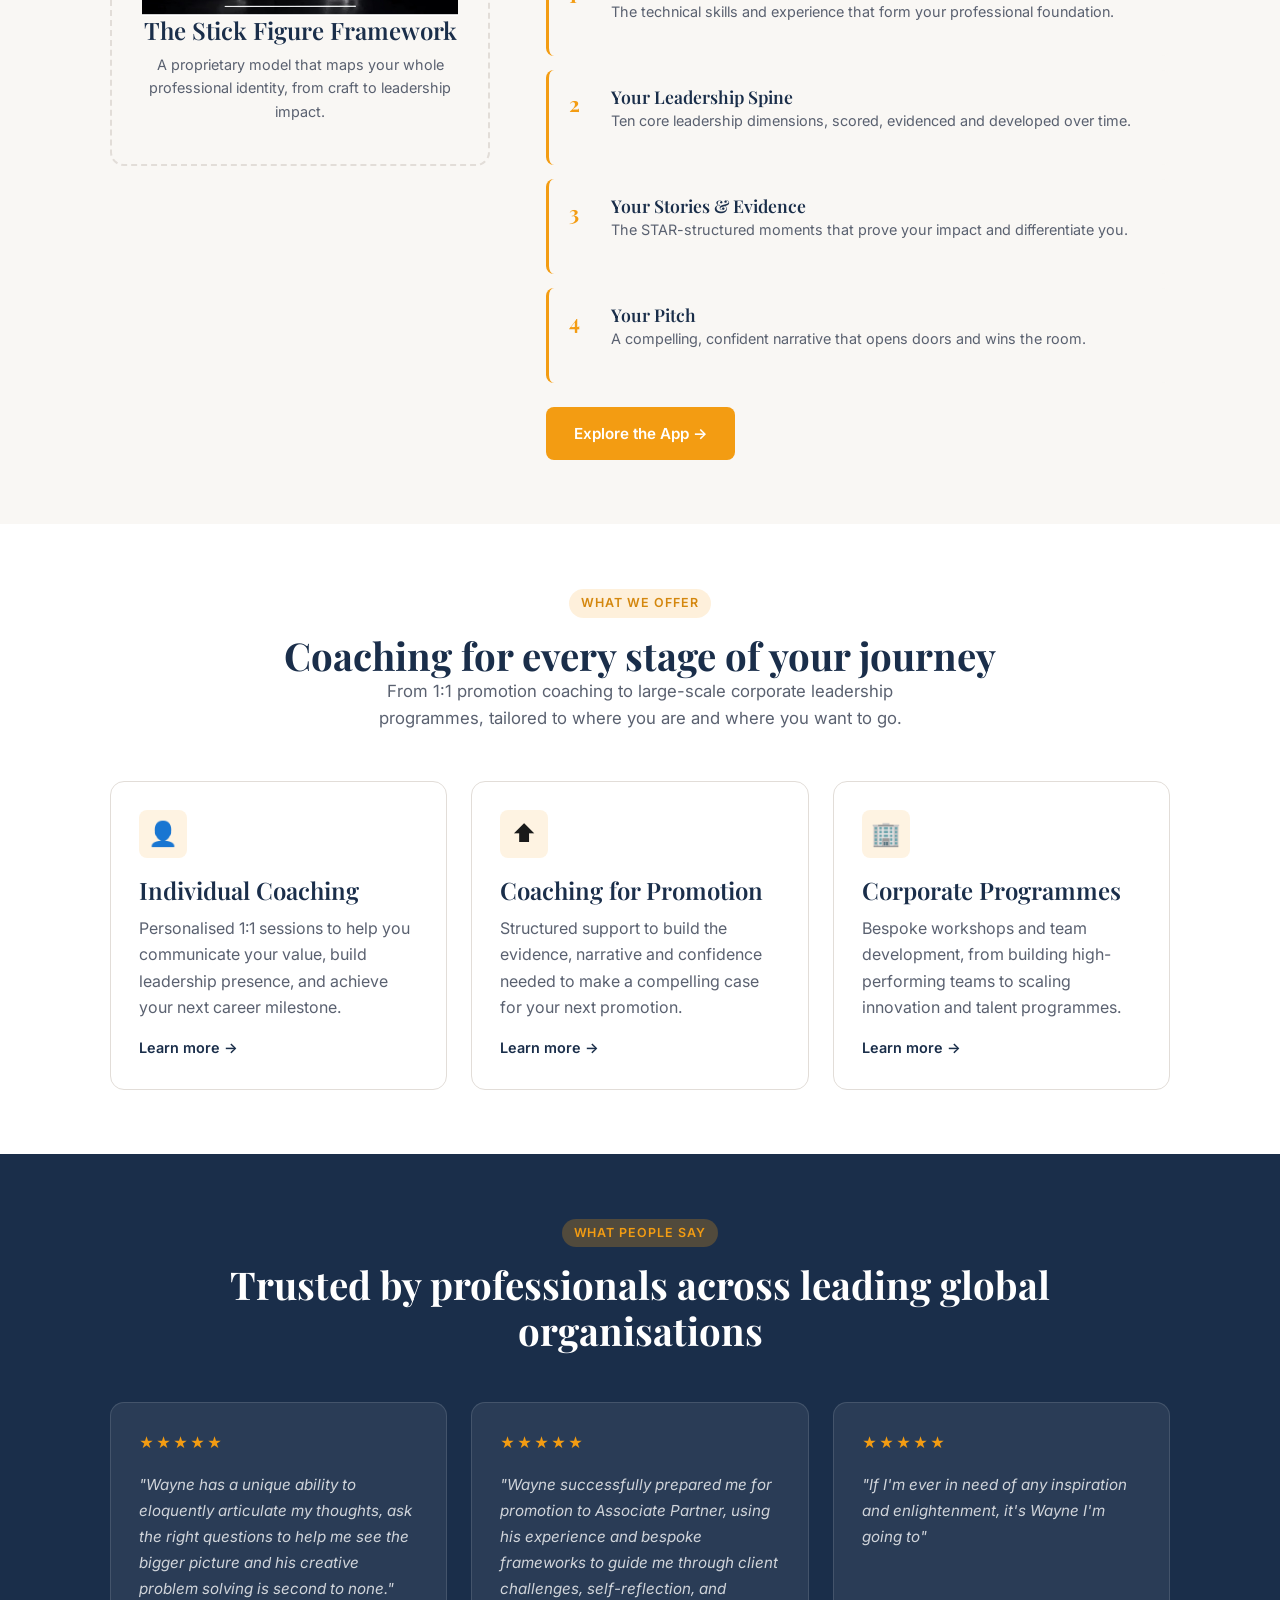
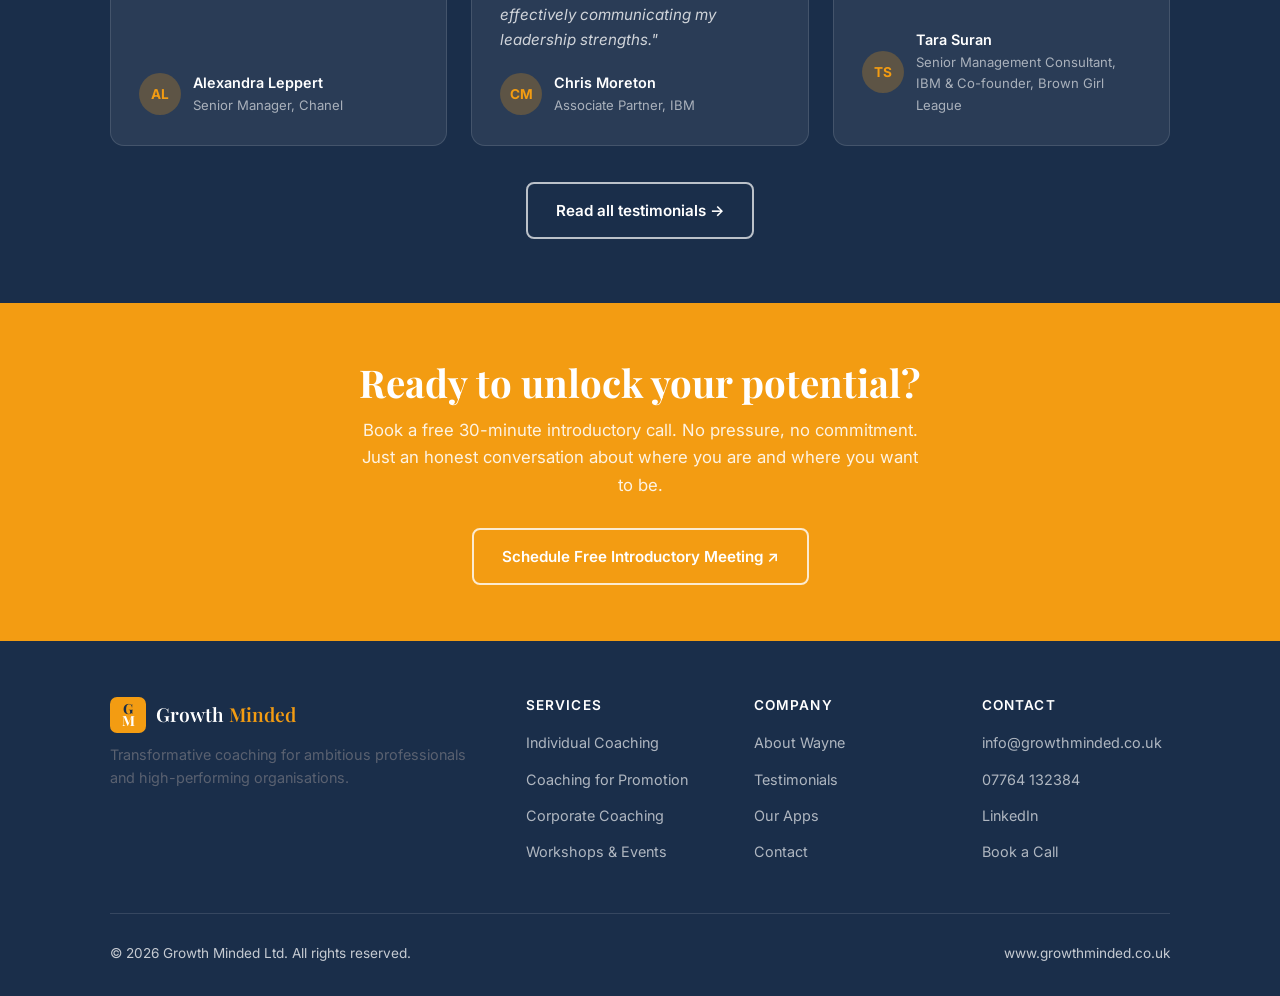
==== commit 4b90ee42: "Trim homepage mission section closing line Co-Authored-By: Claude Sonnet 4.6 <noreply@anthropic.com>" ====
--- a/index.html
+++ b/index.html
@@ -80,7 +80,7 @@
           <h2>We offer more than advice. We create transformative partnerships.</h2>
           <p>In a world of mergers, restructures, and constant change, career security no longer comes from tenure alone.</p>
           <p>It comes from owning your professional identity, quantifying your value, and driving your own professional growth, ensuring your impact is actively recognised.</p>
-          <p>That's where we come in. We help professionals solidify their strategic positioning, build narrative clarity, and accelerate their career growth in an increasingly volatile workplace.</p>
+          <p>That's where we come in. We help professionals solidify their strategic positioning, build narrative clarity, and accelerate their career growth.</p>
           <a href="about.html" class="btn btn-navy" style="margin-top:8px">Meet Wayne →</a>
         </div>
         <div class="split-content">
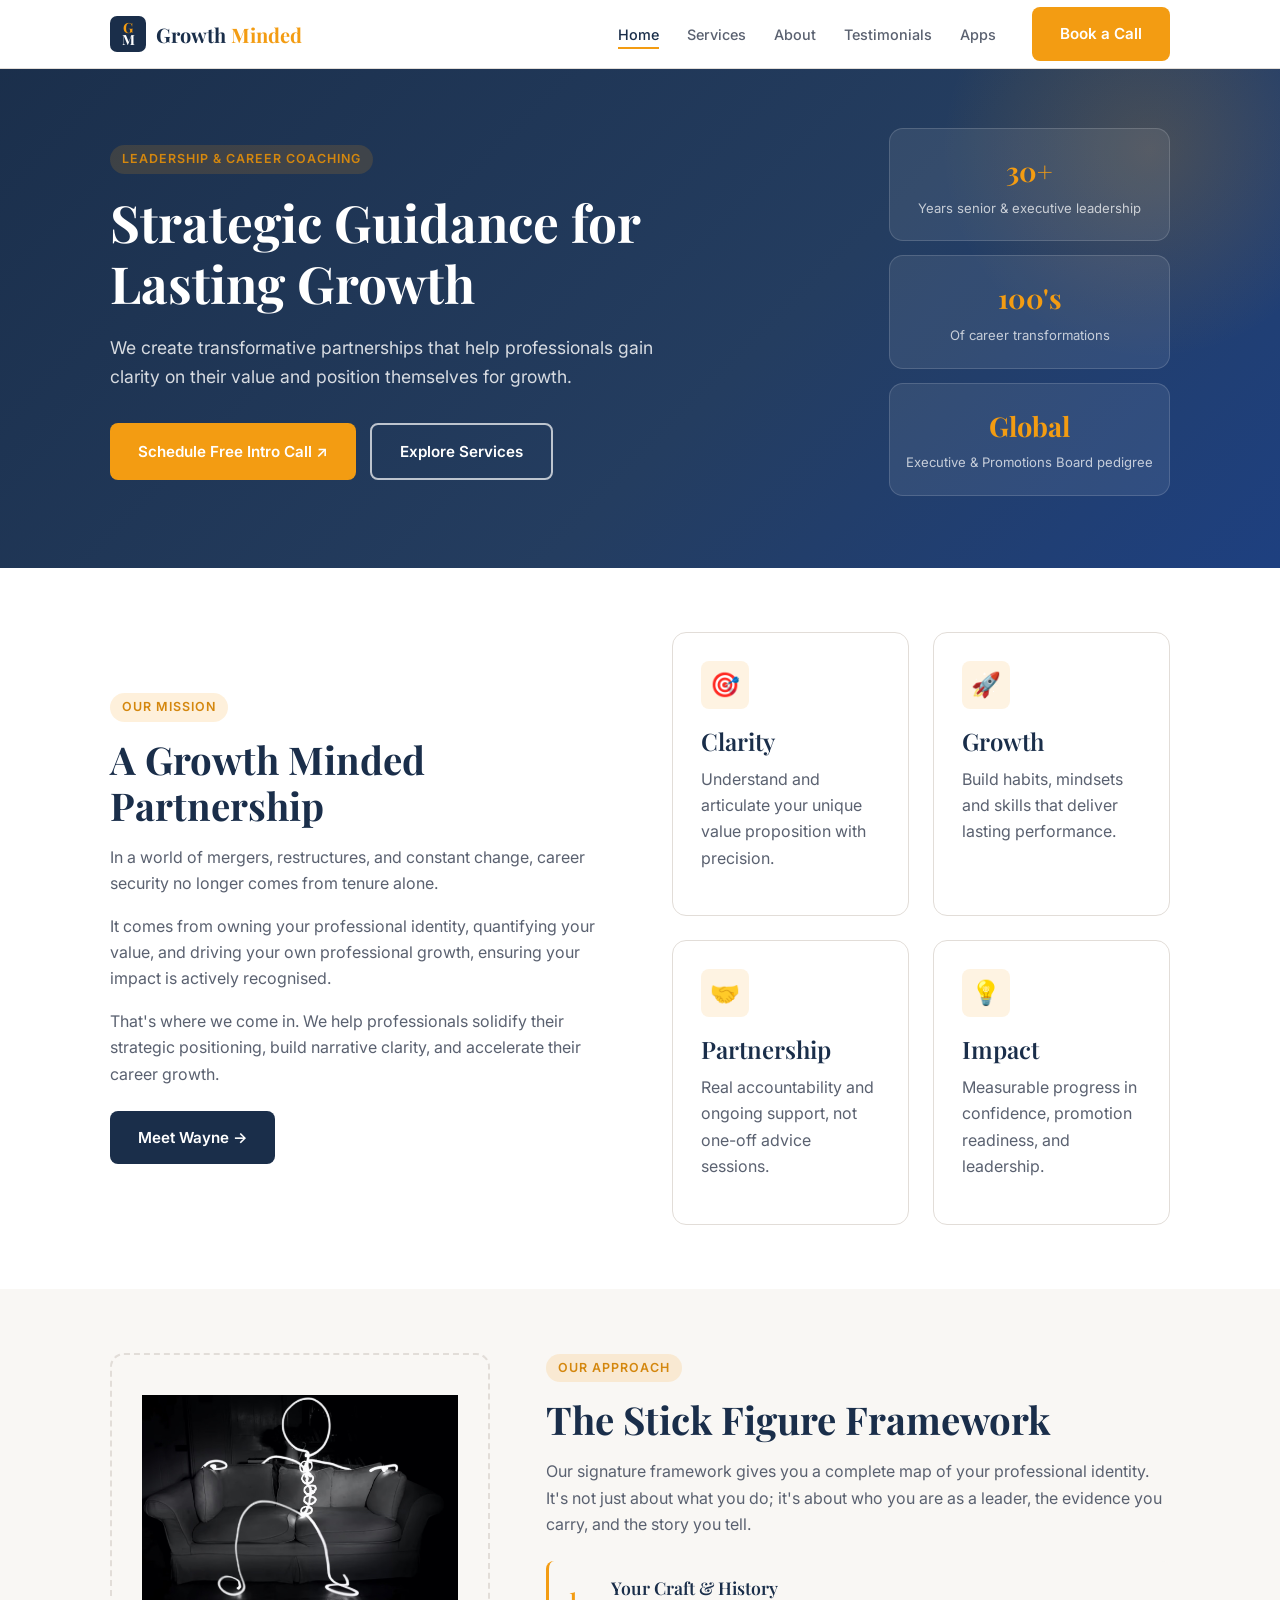
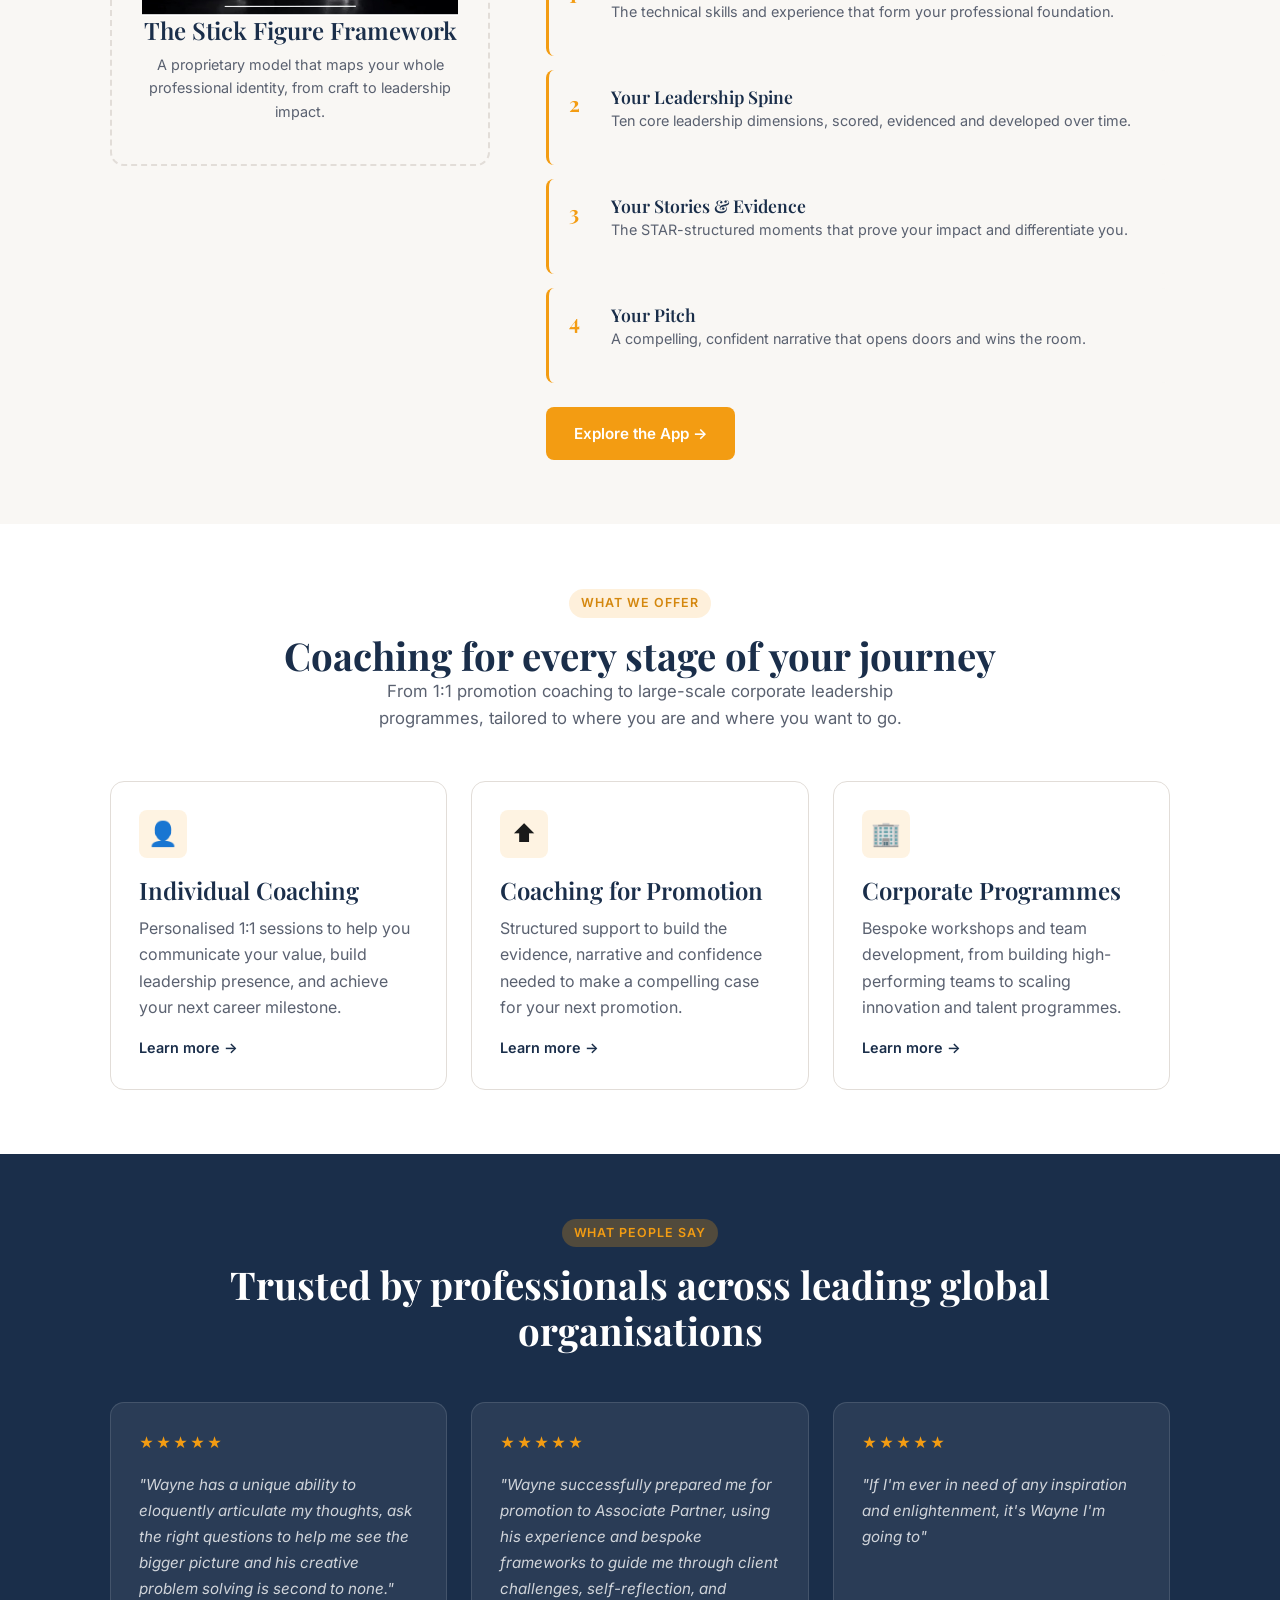
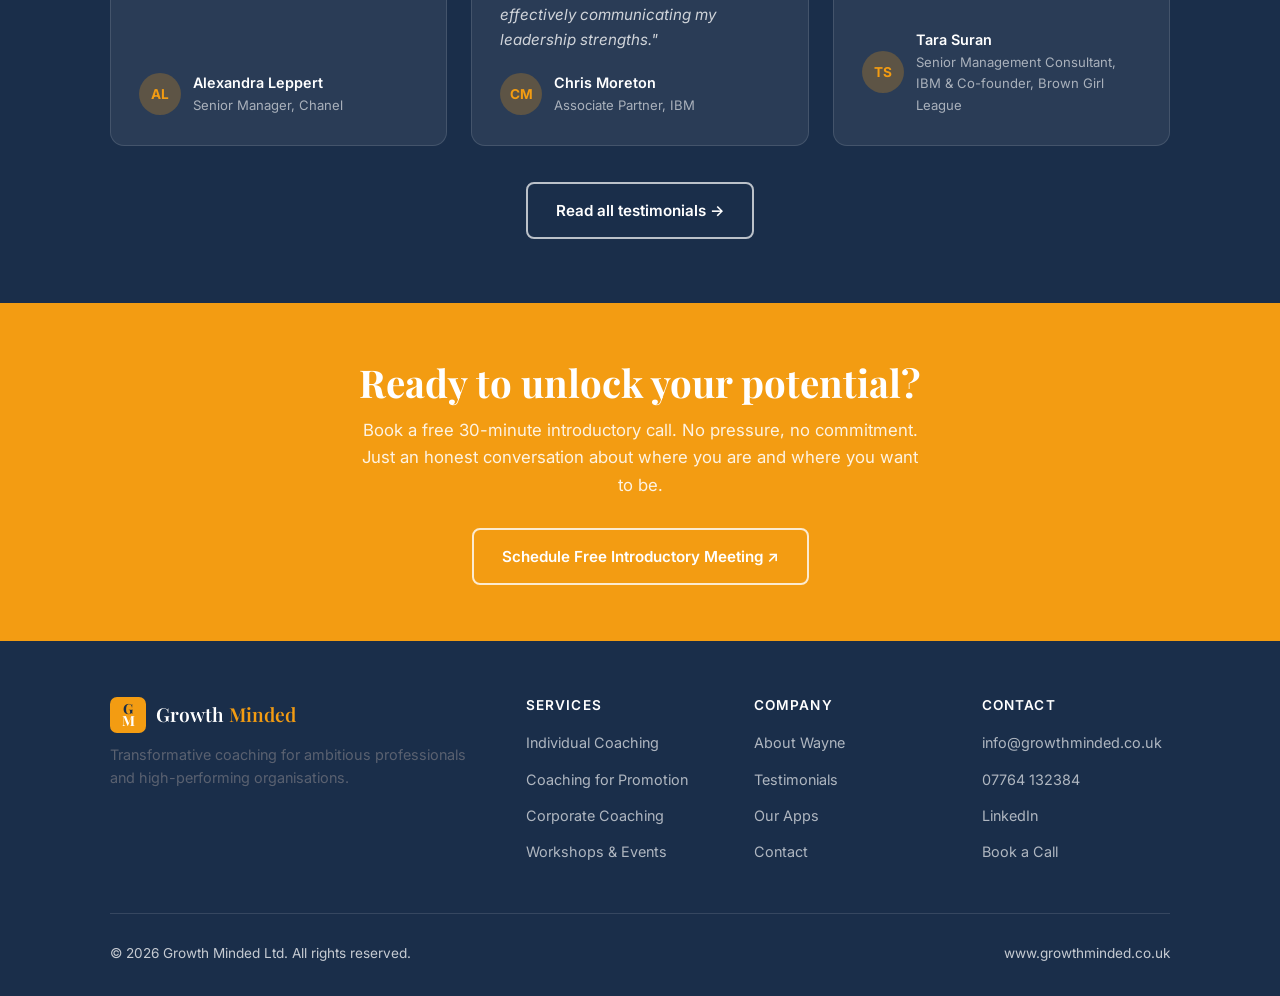
==== commit 1a0f1fc9: "Update homepage mission section heading Co-Authored-By: Claude Sonnet 4.6 <noreply@anthropic.com>" ====
--- a/index.html
+++ b/index.html
@@ -77,7 +77,7 @@
       <div class="split">
         <div class="split-content">
           <span class="tag">Our Mission</span>
-          <h2>We offer more than advice. We create transformative partnerships.</h2>
+          <h2>A Growth Minded Partnership</h2>
           <p>In a world of mergers, restructures, and constant change, career security no longer comes from tenure alone.</p>
           <p>It comes from owning your professional identity, quantifying your value, and driving your own professional growth, ensuring your impact is actively recognised.</p>
           <p>That's where we come in. We help professionals solidify their strategic positioning, build narrative clarity, and accelerate their career growth.</p>
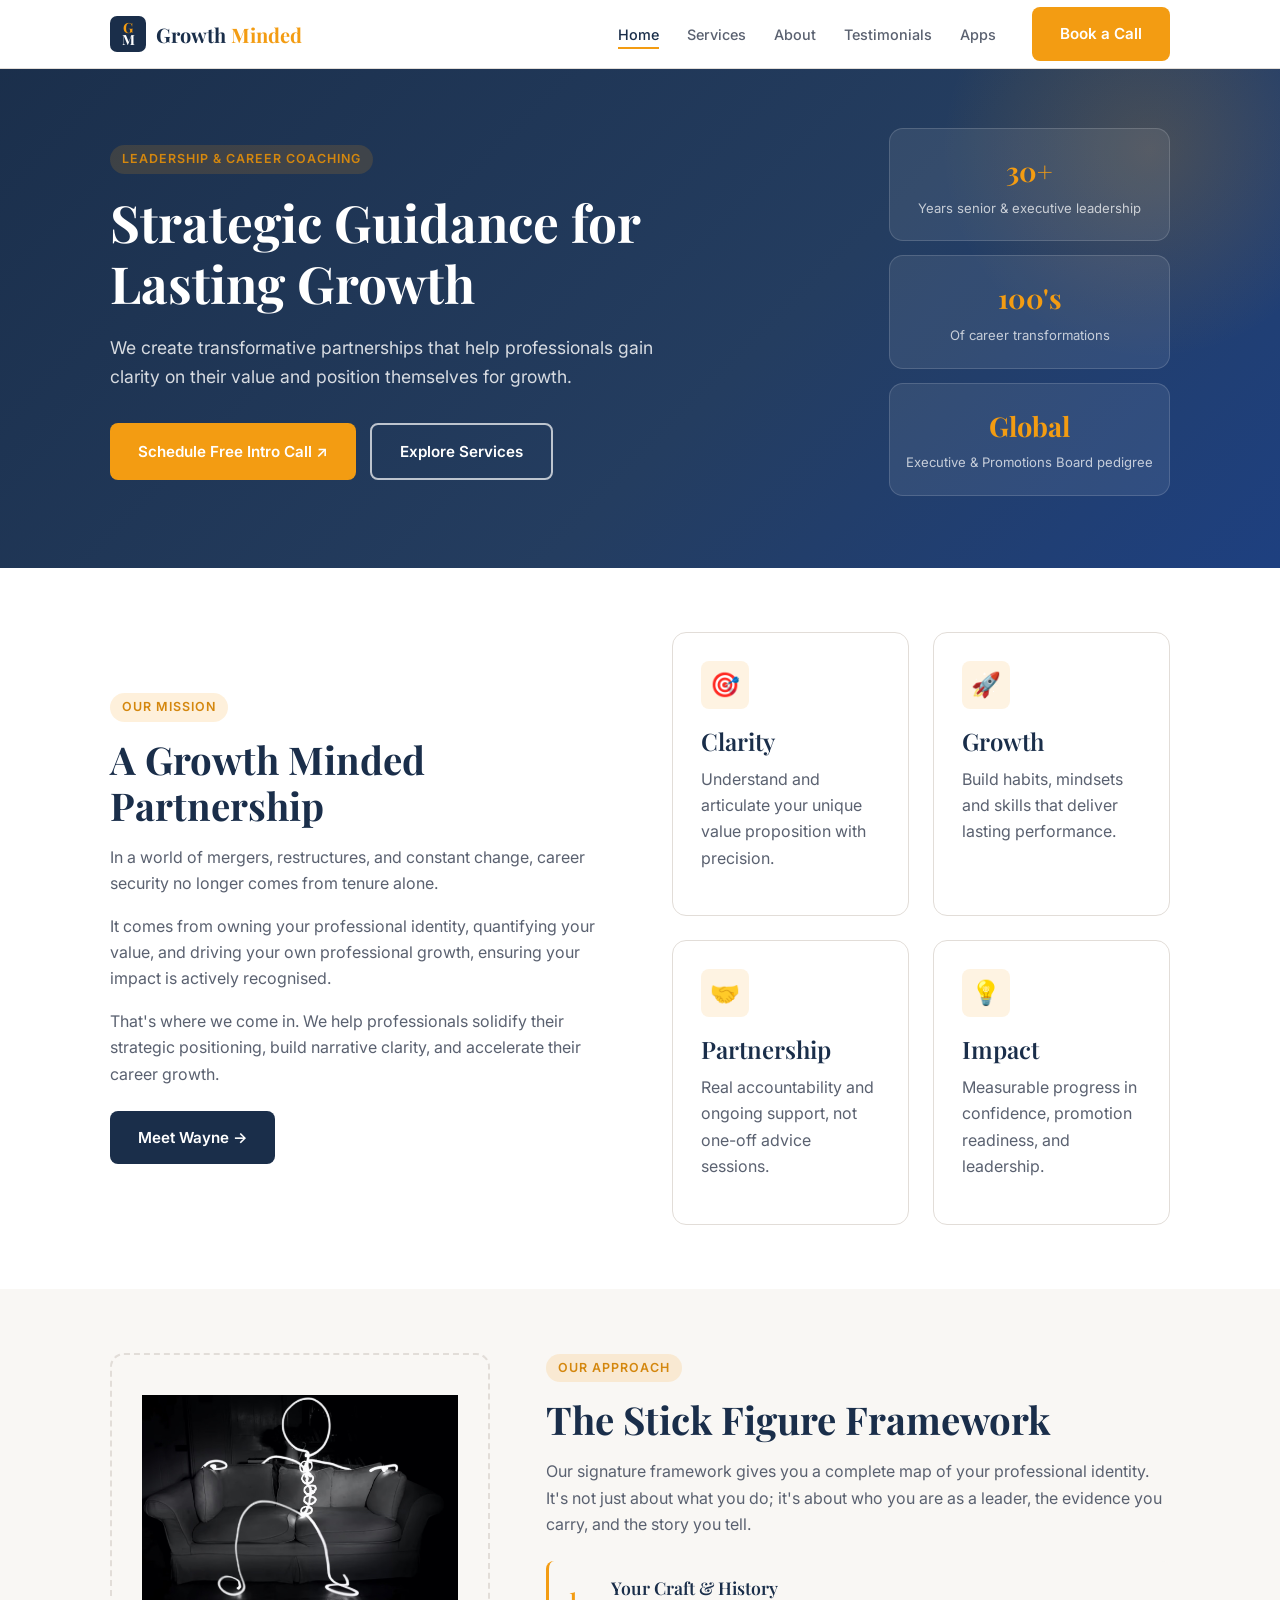
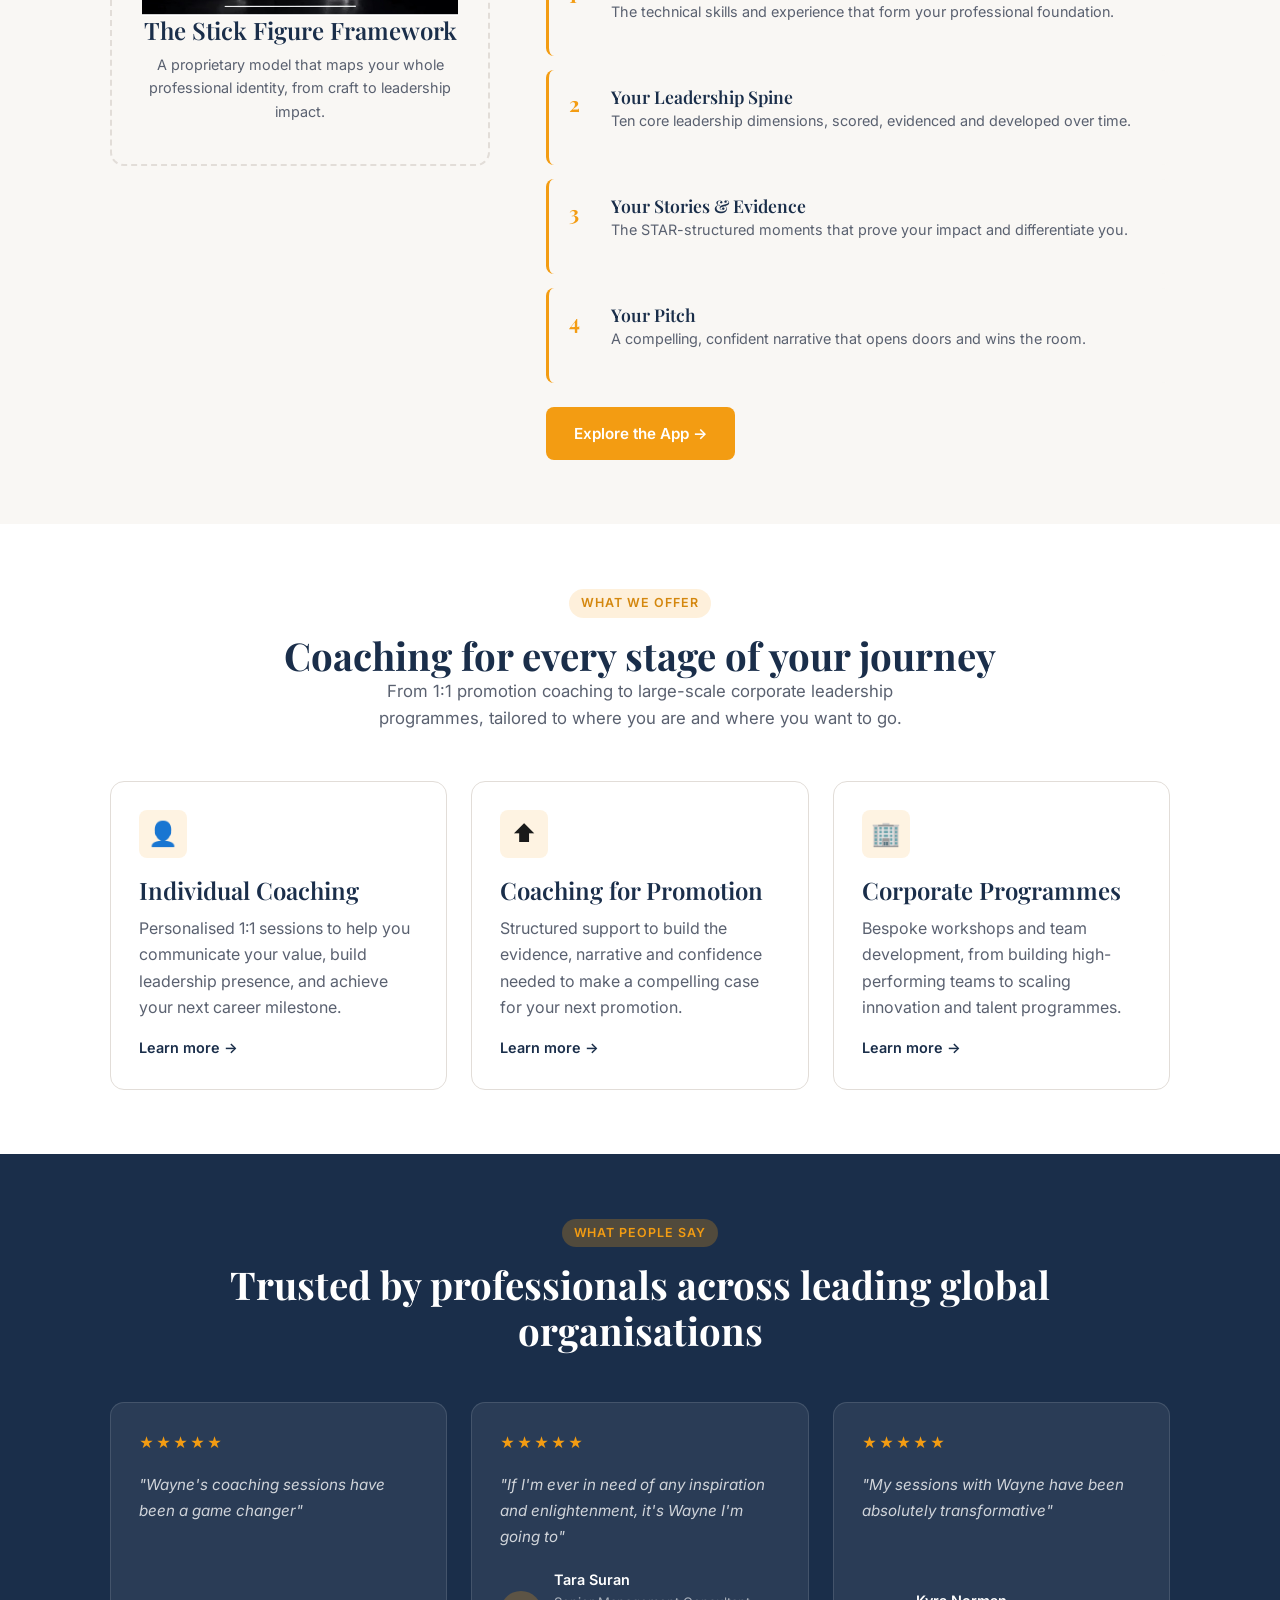
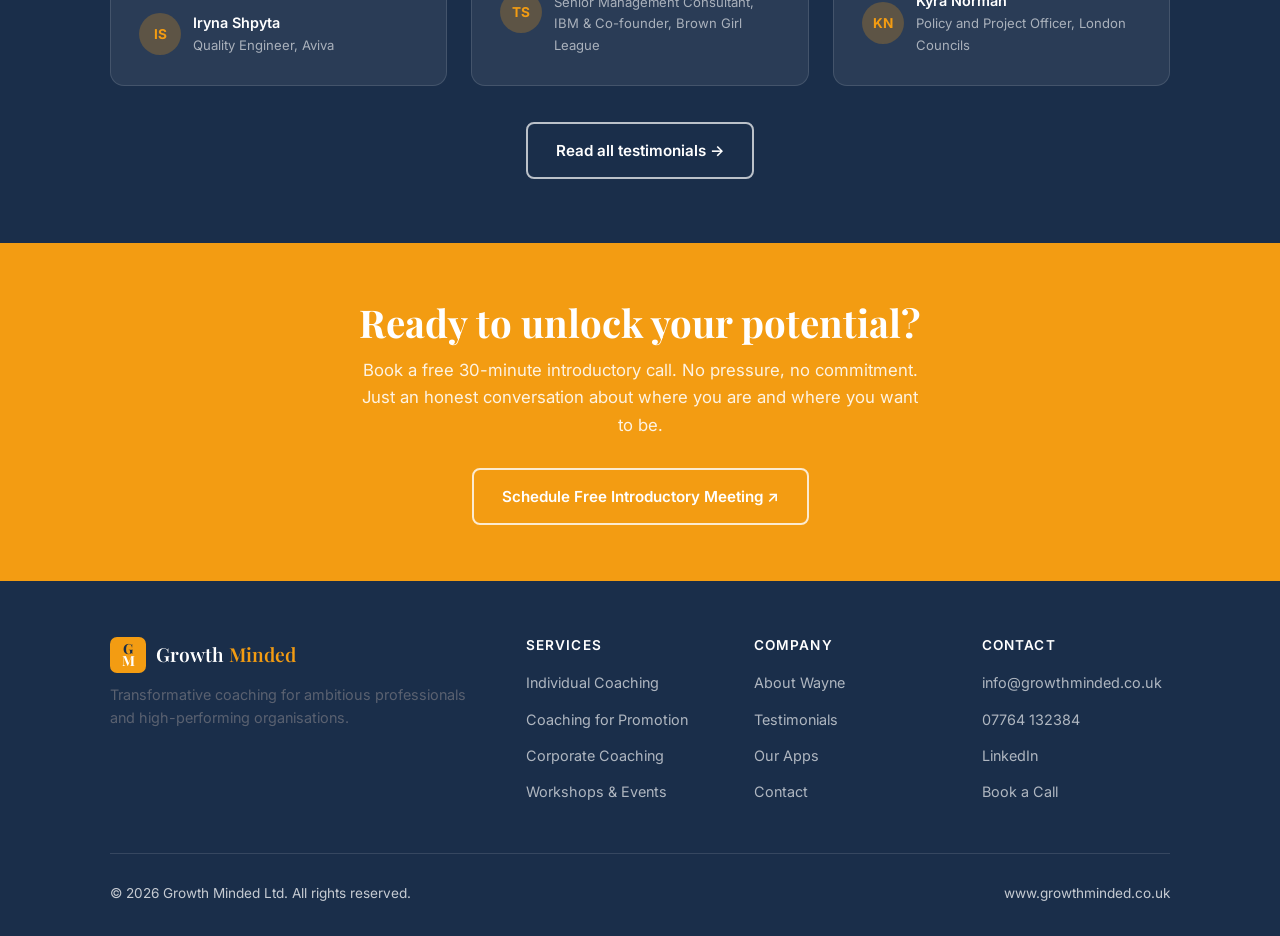
==== commit 747bfce1: "Update homepage testimonials — Iryna, Tara, Kyra Co-Authored-By: Claude Sonnet 4.6 <noreply@anthropi" ====
--- a/index.html
+++ b/index.html
@@ -201,23 +201,12 @@
       <div class="testimonial-grid">
         <div class="testimonial-card">
           <div class="testimonial-stars">★★★★★</div>
-          <p class="testimonial-quote">"Wayne has a unique ability to eloquently articulate my thoughts, ask the right questions to help me see the bigger picture and his creative problem solving is second to none."</p>
+          <p class="testimonial-quote">"Wayne's coaching sessions have been a game changer"</p>
           <div class="testimonial-author">
-            <div class="testimonial-avatar">AL</div>
+            <div class="testimonial-avatar">IS</div>
             <div>
-              <div class="testimonial-name">Alexandra Leppert</div>
-              <div class="testimonial-role">Senior Manager, Chanel</div>
-            </div>
-          </div>
-        </div>
-        <div class="testimonial-card">
-          <div class="testimonial-stars">★★★★★</div>
-          <p class="testimonial-quote">"Wayne successfully prepared me for promotion to Associate Partner, using his experience and bespoke frameworks to guide me through client challenges, self-reflection, and effectively communicating my leadership strengths."</p>
-          <div class="testimonial-author">
-            <div class="testimonial-avatar">CM</div>
-            <div>
-              <div class="testimonial-name">Chris Moreton</div>
-              <div class="testimonial-role">Associate Partner, IBM</div>
+              <div class="testimonial-name">Iryna Shpyta</div>
+              <div class="testimonial-role">Quality Engineer, Aviva</div>
             </div>
           </div>
         </div>
@@ -229,6 +218,17 @@
             <div>
               <div class="testimonial-name">Tara Suran</div>
               <div class="testimonial-role">Senior Management Consultant, IBM &amp; Co-founder, Brown Girl League</div>
+            </div>
+          </div>
+        </div>
+        <div class="testimonial-card">
+          <div class="testimonial-stars">★★★★★</div>
+          <p class="testimonial-quote">"My sessions with Wayne have been absolutely transformative"</p>
+          <div class="testimonial-author">
+            <div class="testimonial-avatar">KN</div>
+            <div>
+              <div class="testimonial-name">Kyra Norman</div>
+              <div class="testimonial-role">Policy and Project Officer, London Councils</div>
             </div>
           </div>
         </div>
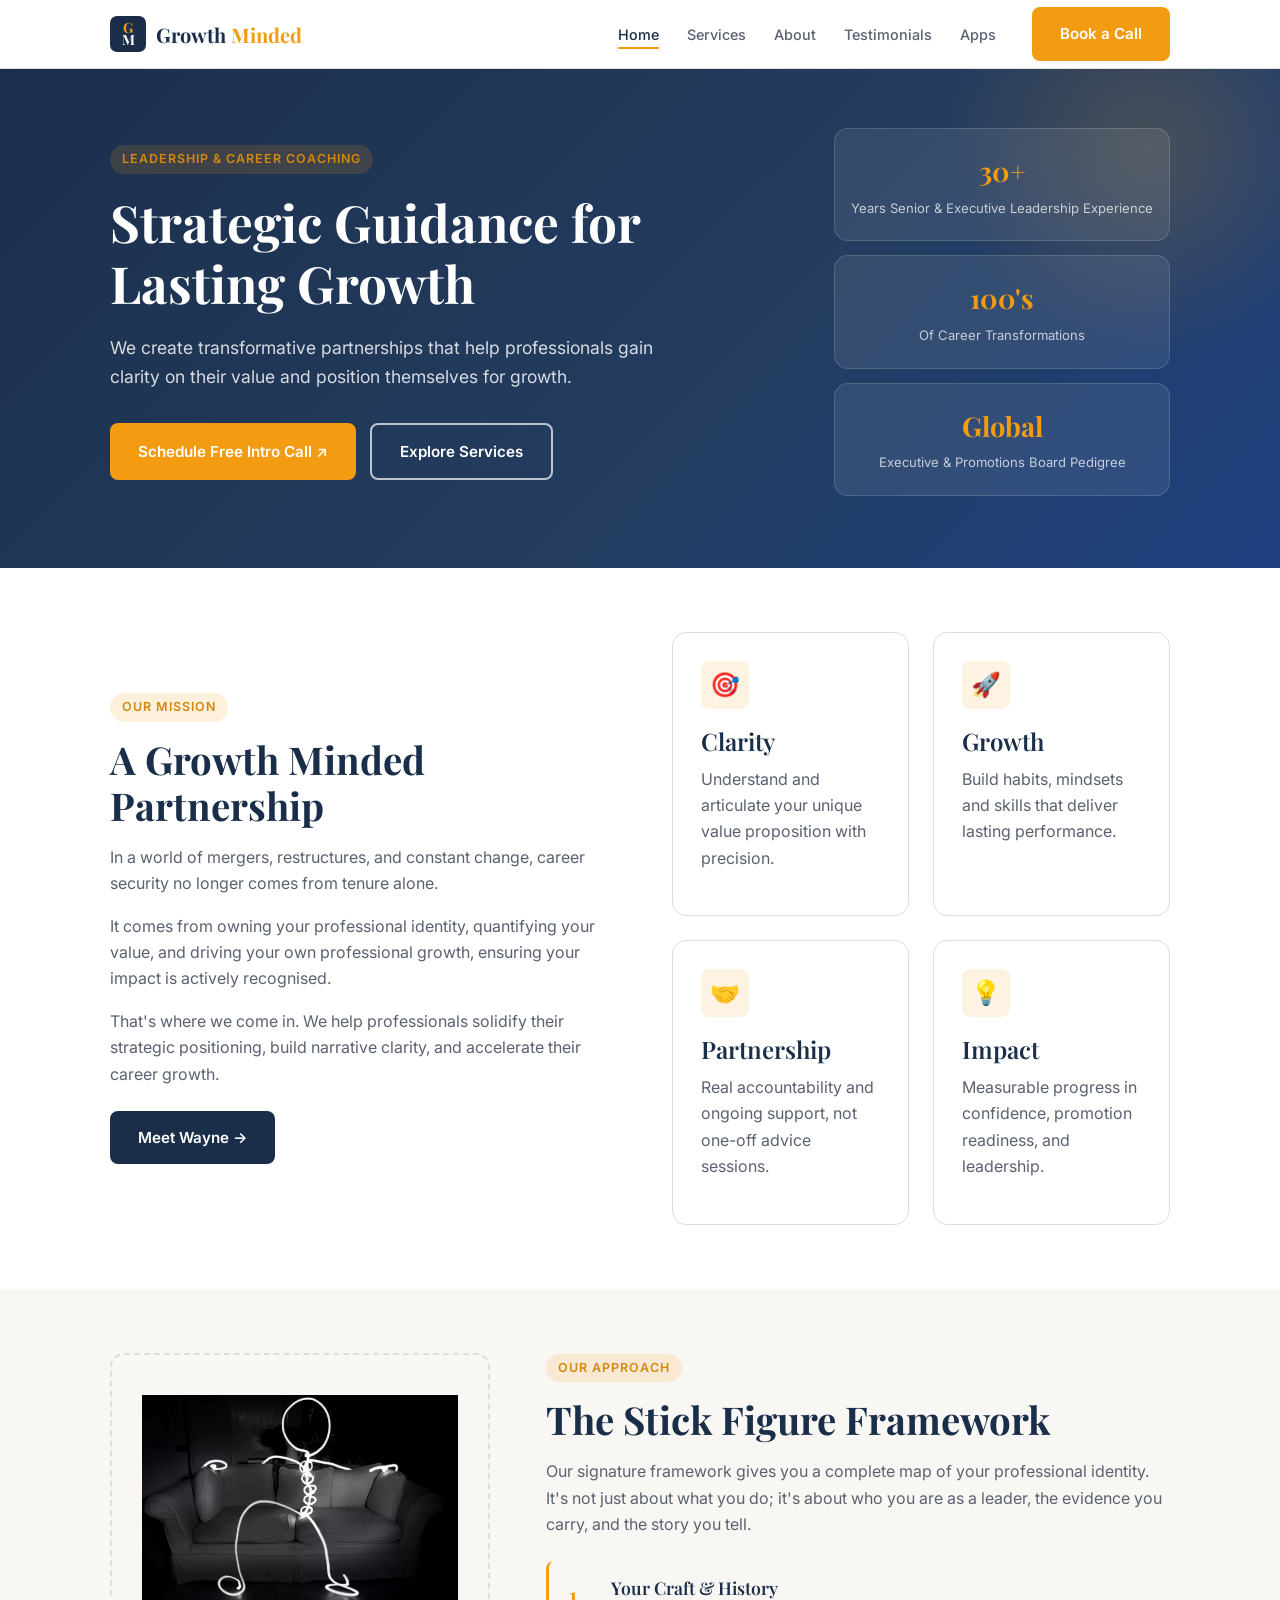
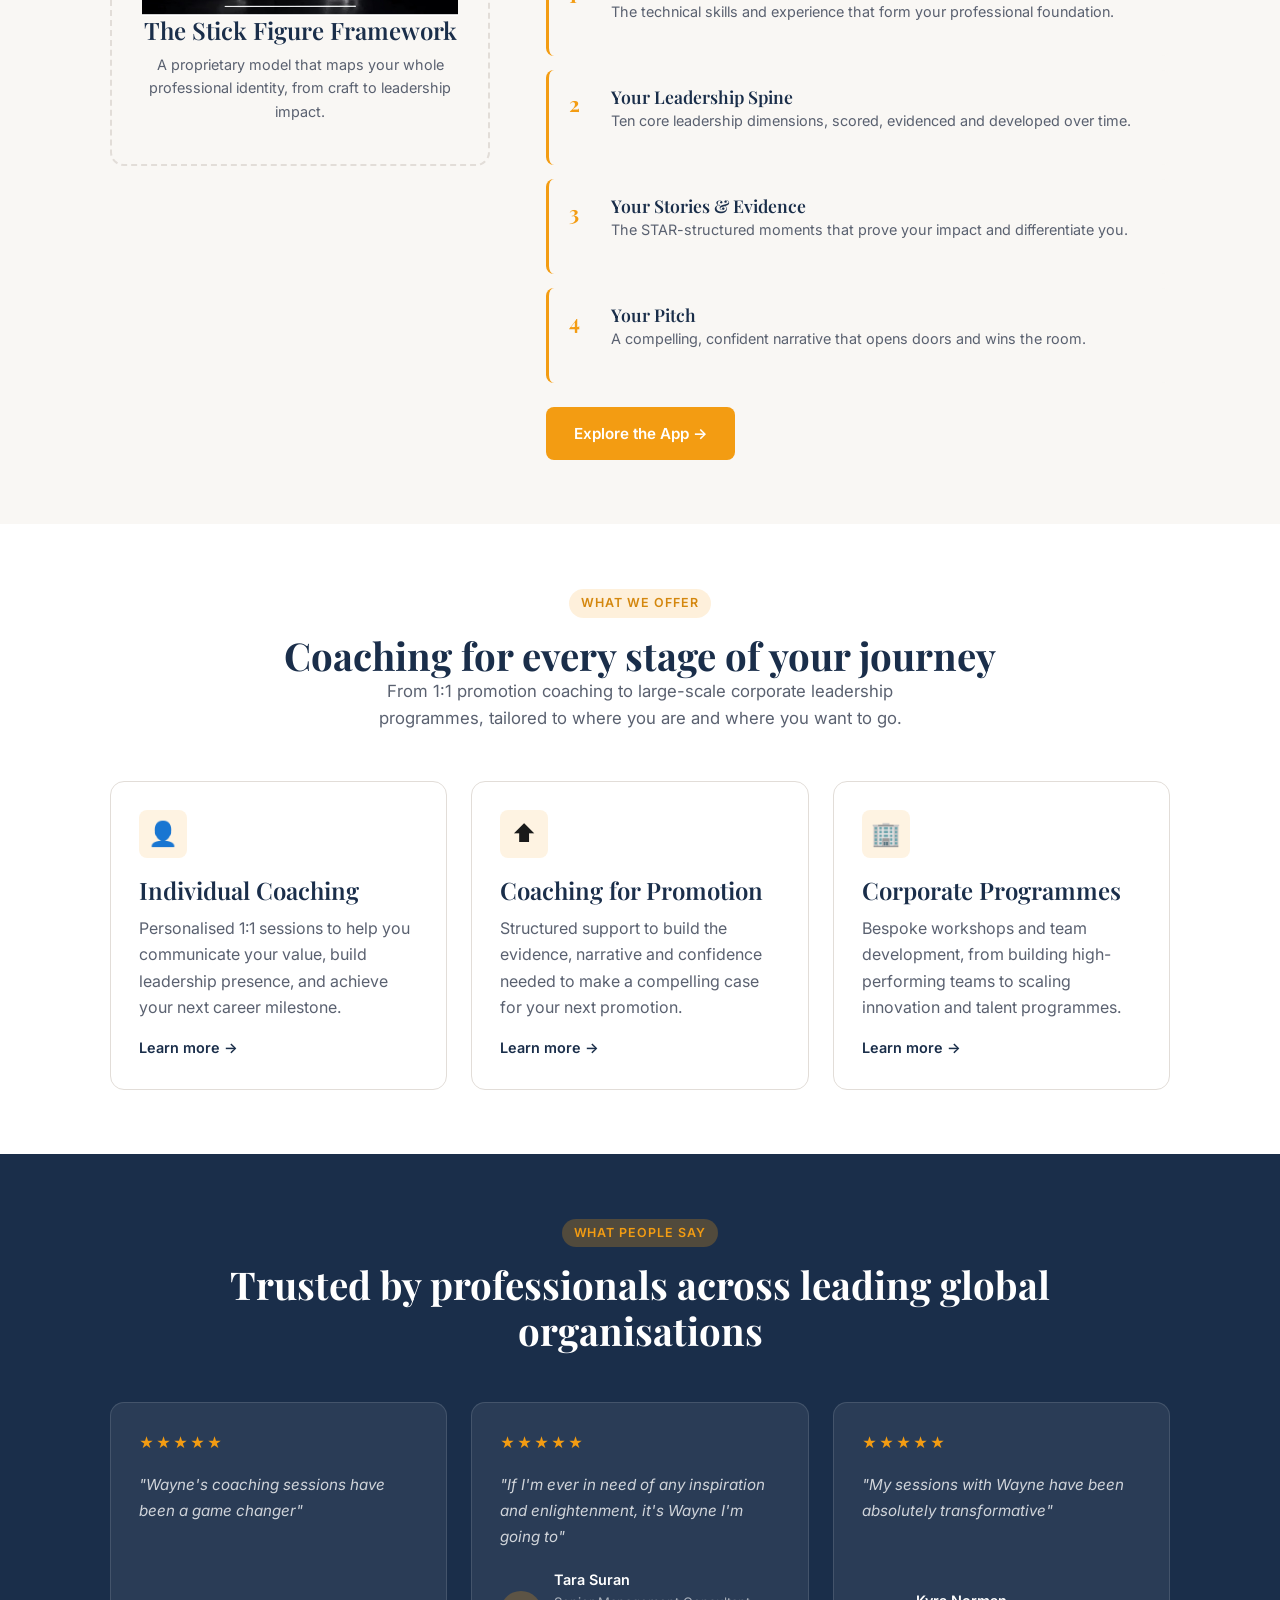
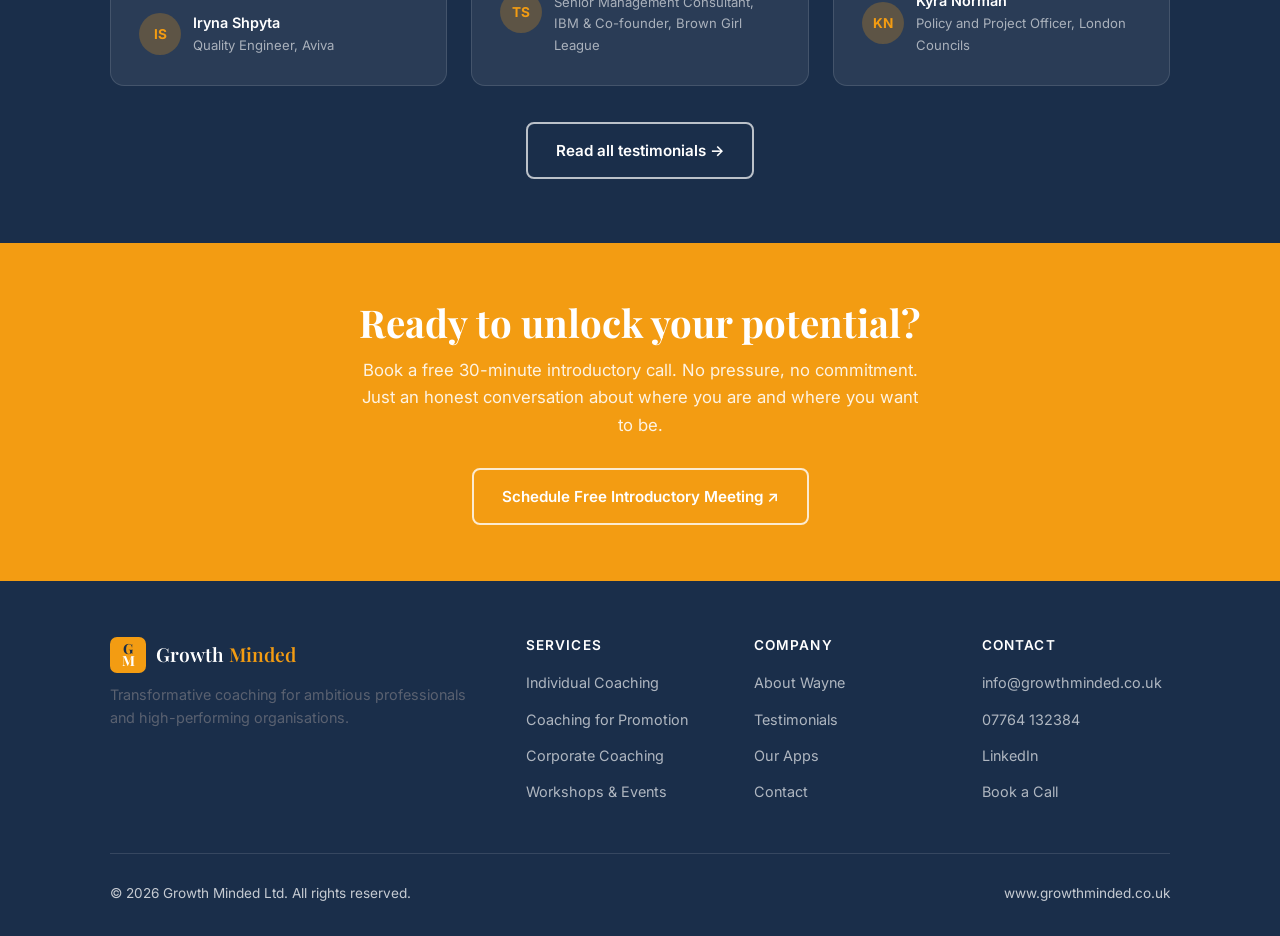
==== commit 8fb0baf9: "Fix hero stat labels — add Experience, capitalise all words Co-Authored-By: Claude Sonnet 4.6 <norep" ====
--- a/index.html
+++ b/index.html
@@ -56,15 +56,15 @@
         <div class="hero-stat-grid">
           <div class="hero-stat">
             <span class="hero-stat-num">30+</span>
-            <span class="hero-stat-label">Years senior &amp; executive leadership</span>
+            <span class="hero-stat-label">Years Senior &amp; Executive Leadership Experience</span>
           </div>
           <div class="hero-stat">
             <span class="hero-stat-num">100's</span>
-            <span class="hero-stat-label">Of career transformations</span>
+            <span class="hero-stat-label">Of Career Transformations</span>
           </div>
           <div class="hero-stat">
             <span class="hero-stat-num">Global</span>
-            <span class="hero-stat-label">Executive &amp; Promotions Board pedigree</span>
+            <span class="hero-stat-label">Executive &amp; Promotions Board Pedigree</span>
           </div>
         </div>
       </div>
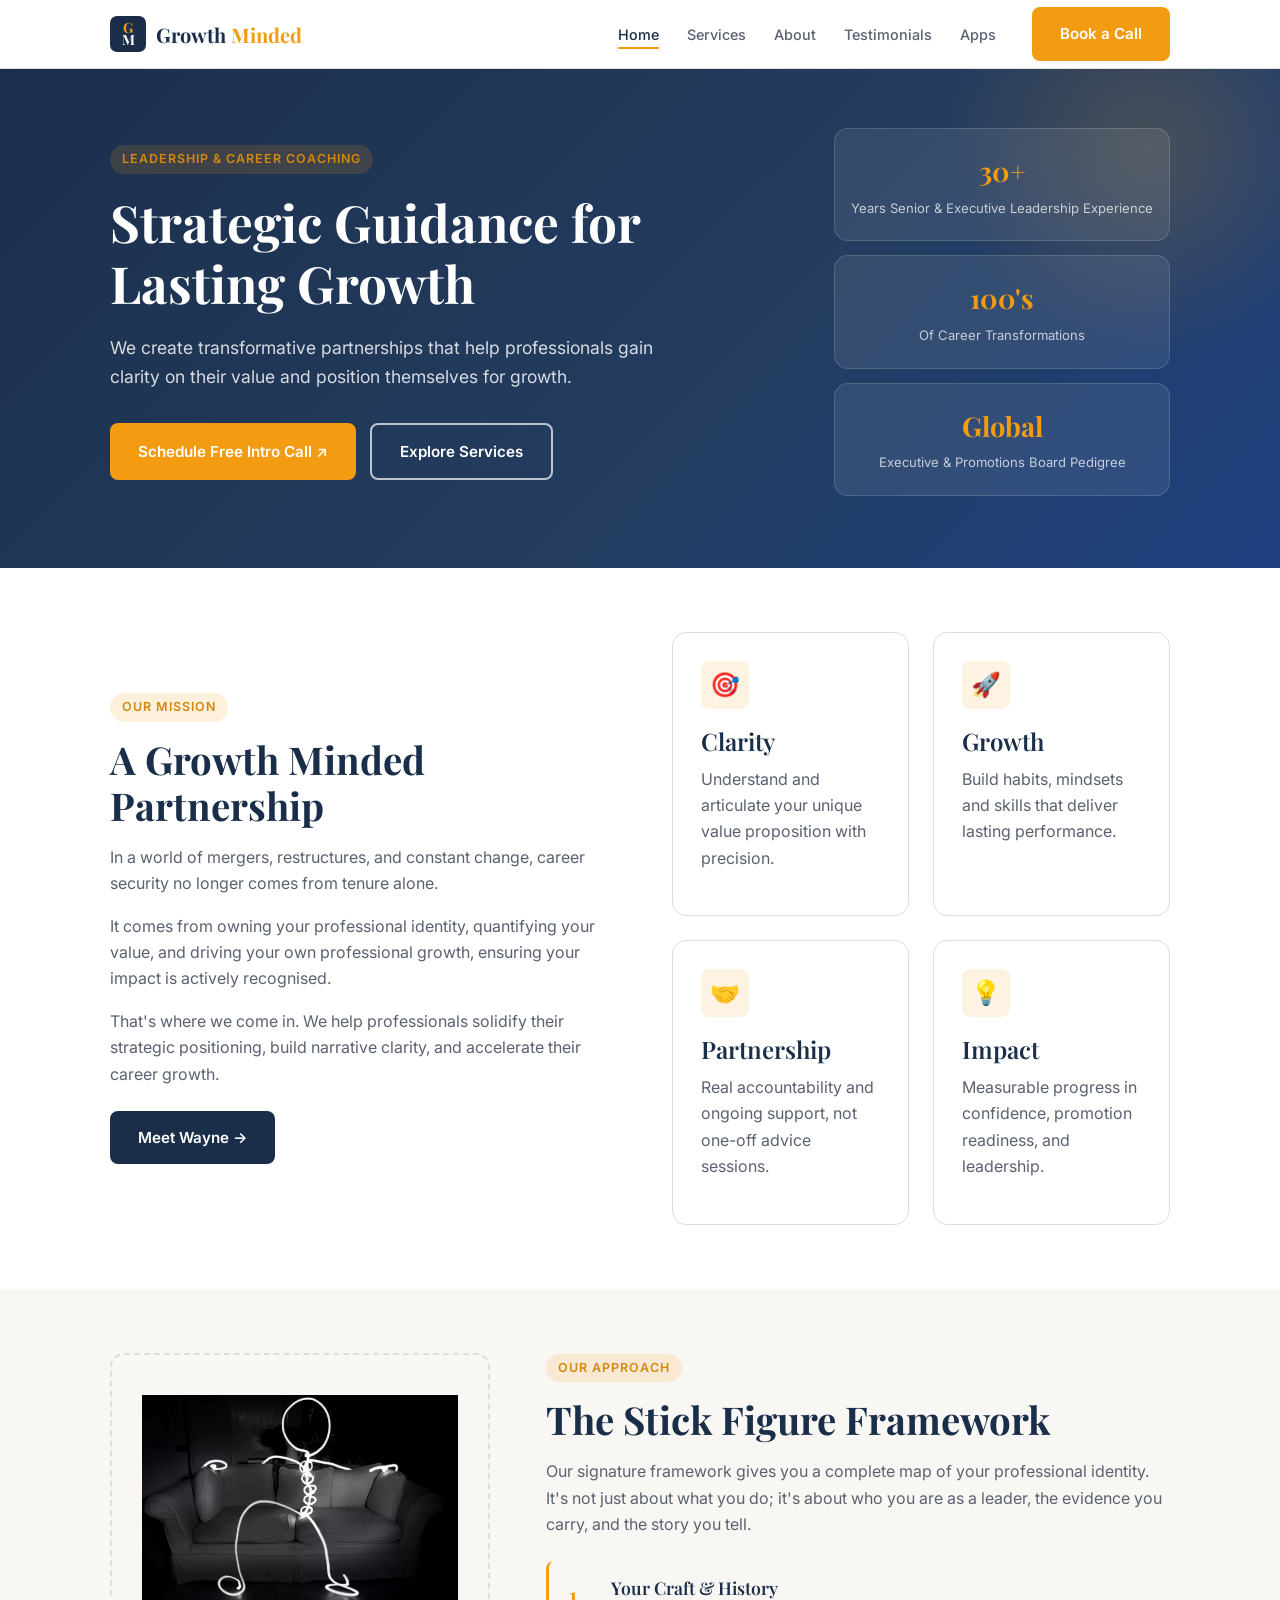
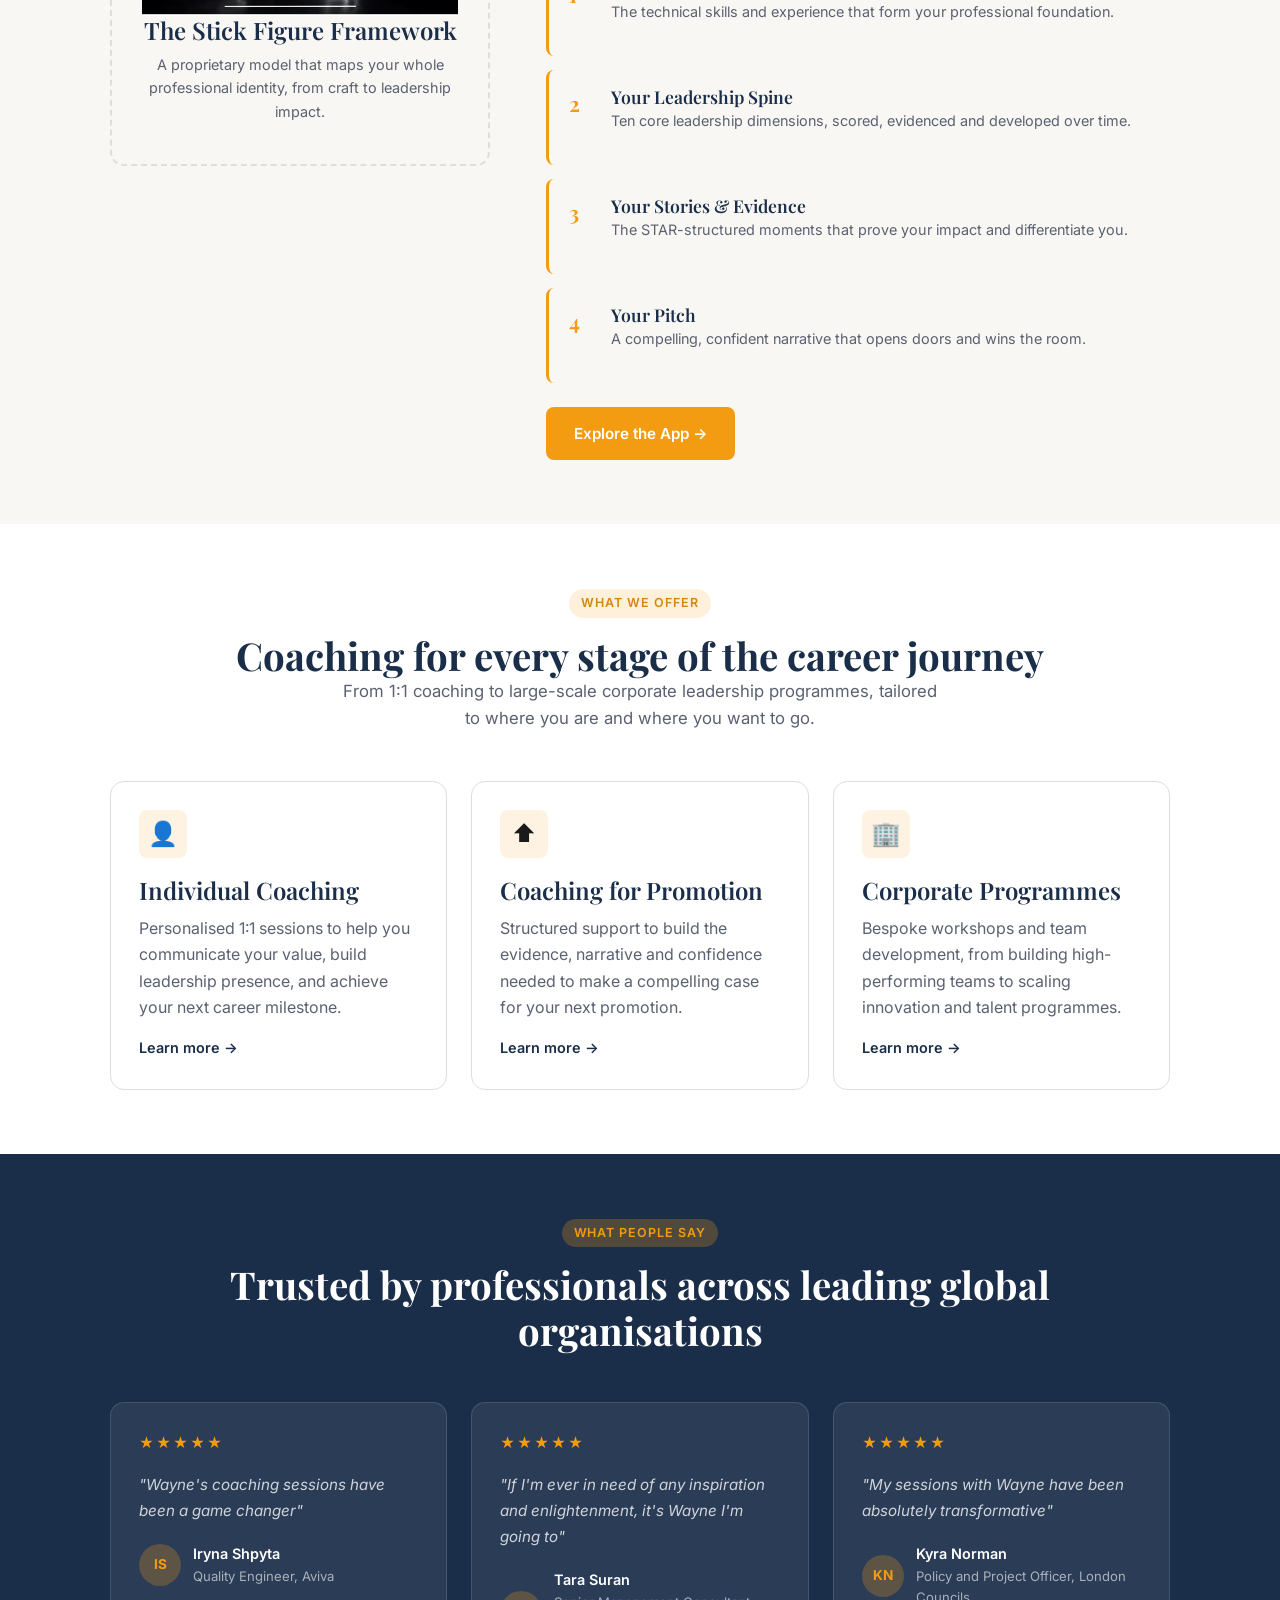
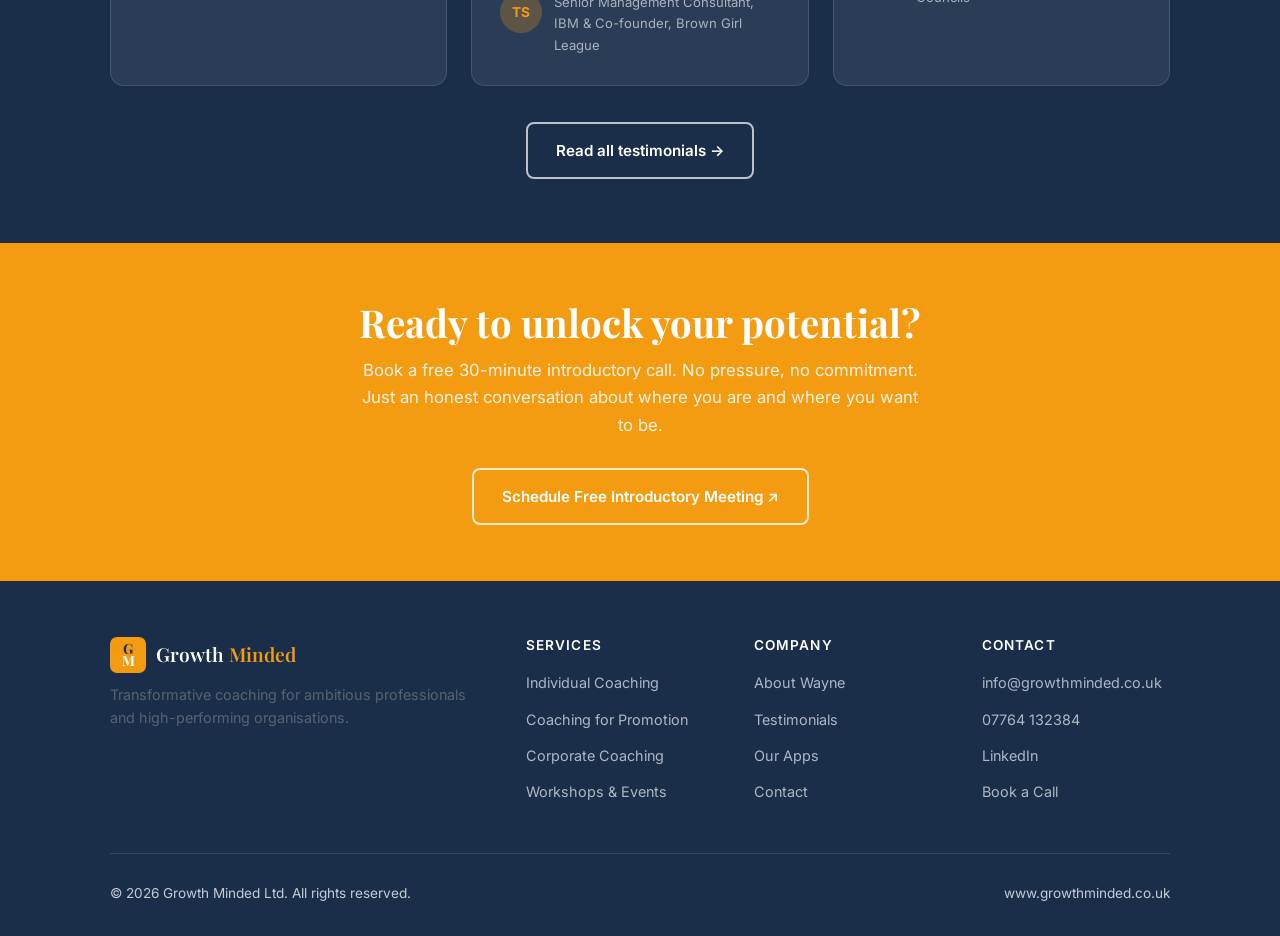
==== commit cd9766f7: "Update services section heading and description on homepage Co-Authored-By: Claude Sonnet 4.6 <norep" ====
--- a/index.html
+++ b/index.html
@@ -165,8 +165,8 @@
     <div class="container">
       <div class="section-header text-center">
         <span class="tag">What We Offer</span>
-        <h2>Coaching for every stage of your journey</h2>
-        <p>From 1:1 promotion coaching to large-scale corporate leadership programmes, tailored to where you are and where you want to go.</p>
+        <h2>Coaching for every stage of the career journey</h2>
+        <p>From 1:1 coaching to large-scale corporate leadership programmes, tailored to where you are and where you want to go.</p>
       </div>
       <div class="card-grid">
         <div class="card">
--- a/css/style.css
+++ b/css/style.css
@@ -246,8 +246,11 @@
 .hero-actions { display: flex; flex-wrap: wrap; gap: 14px; }
 .hero-stat-grid {
   display: grid;
-  grid-template-columns: repeat(3, 1fr);
+  grid-template-columns: 1fr;
   gap: 16px;
+}
+@media (min-width: 480px) and (max-width: 899px) {
+  .hero-stat-grid { grid-template-columns: repeat(3, 1fr); }
 }
 .hero-stat {
   background: rgba(255,255,255,0.08);
@@ -405,8 +408,26 @@
   font-size: 0.95rem;
   line-height: 1.7;
   color: var(--text-muted);
-  flex: 1;
   font-style: italic;
+  display: -webkit-box;
+  -webkit-line-clamp: 6;
+  -webkit-box-orient: vertical;
+  overflow: hidden;
+}
+.testimonial-quote.expanded {
+  display: block;
+  overflow: visible;
+}
+.read-more-btn {
+  background: none;
+  border: none;
+  color: var(--orange);
+  font-size: 0.83rem;
+  font-weight: 600;
+  cursor: pointer;
+  padding: 0;
+  text-decoration: underline;
+  align-self: flex-start;
 }
 .section-dark .testimonial-quote { color: rgba(255,255,255,0.78); }
 .testimonial-stars { color: var(--orange); font-size: 0.9rem; letter-spacing: 2px; }
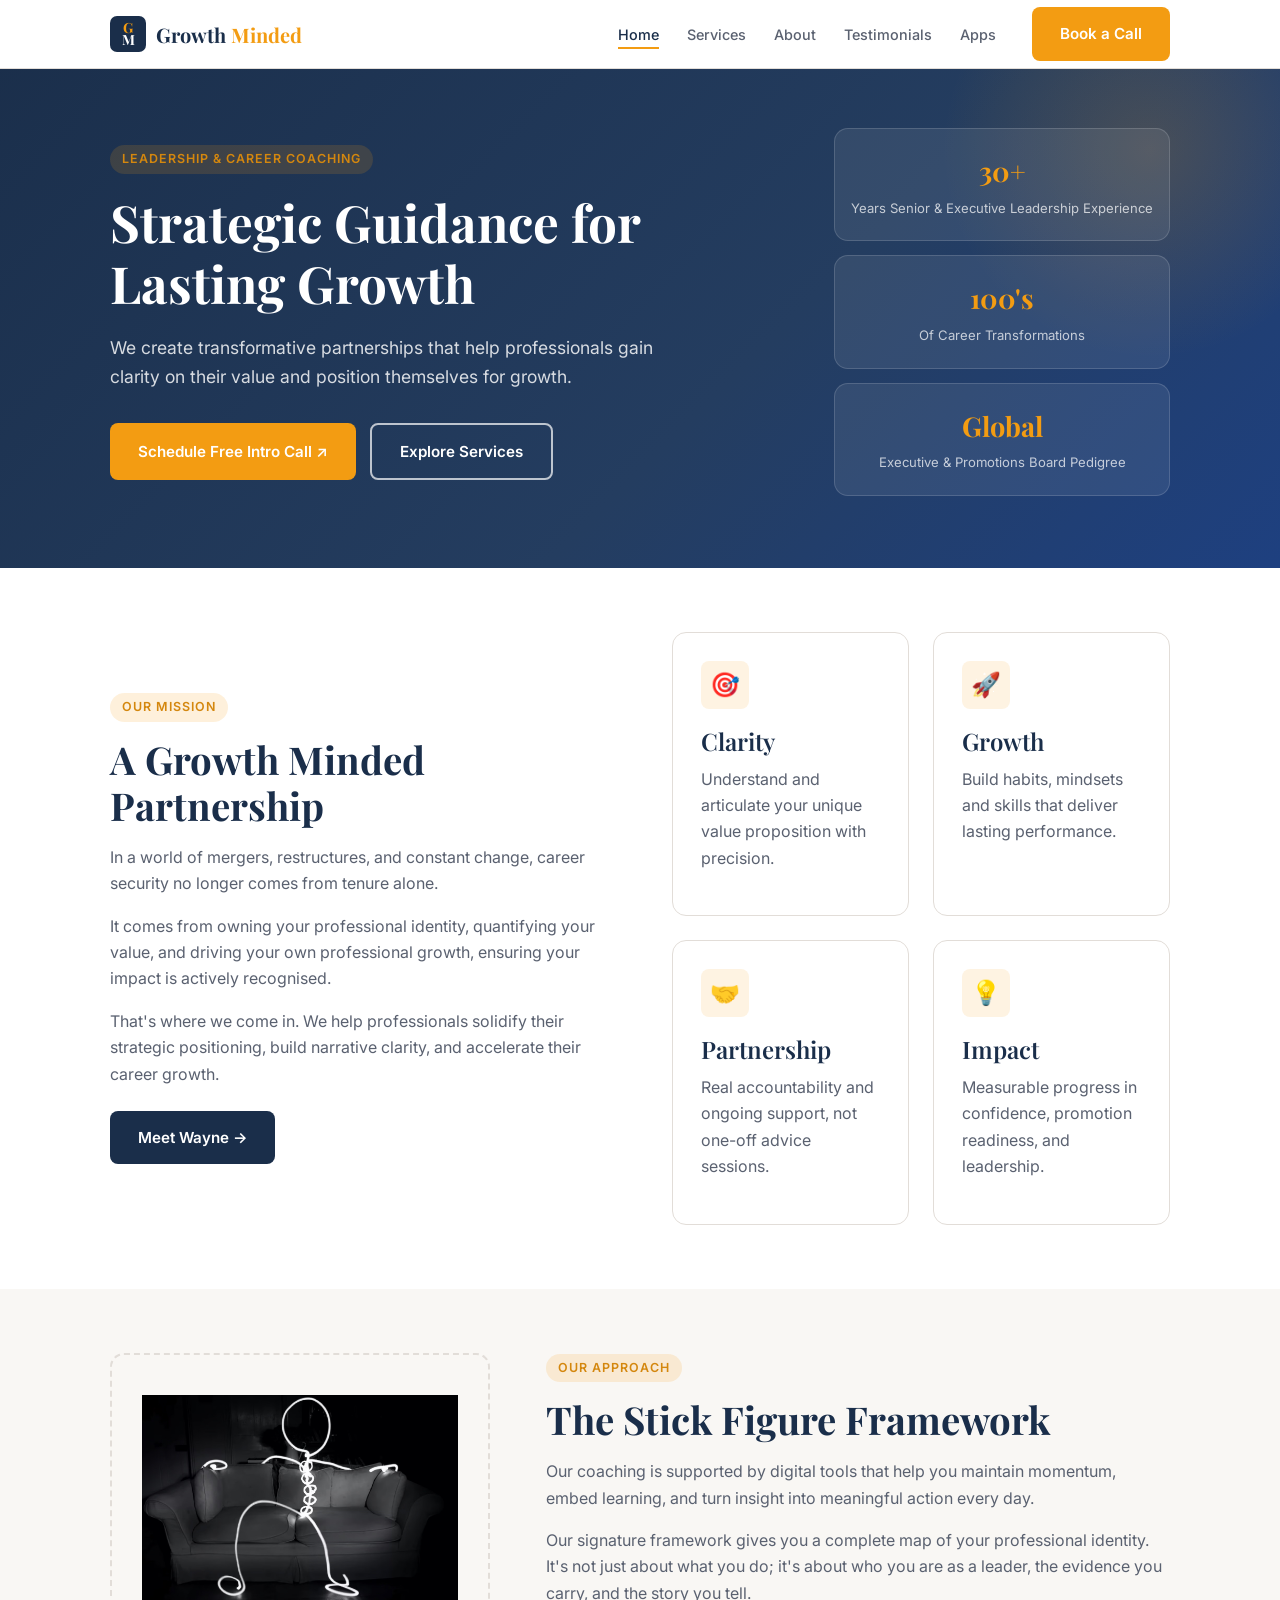
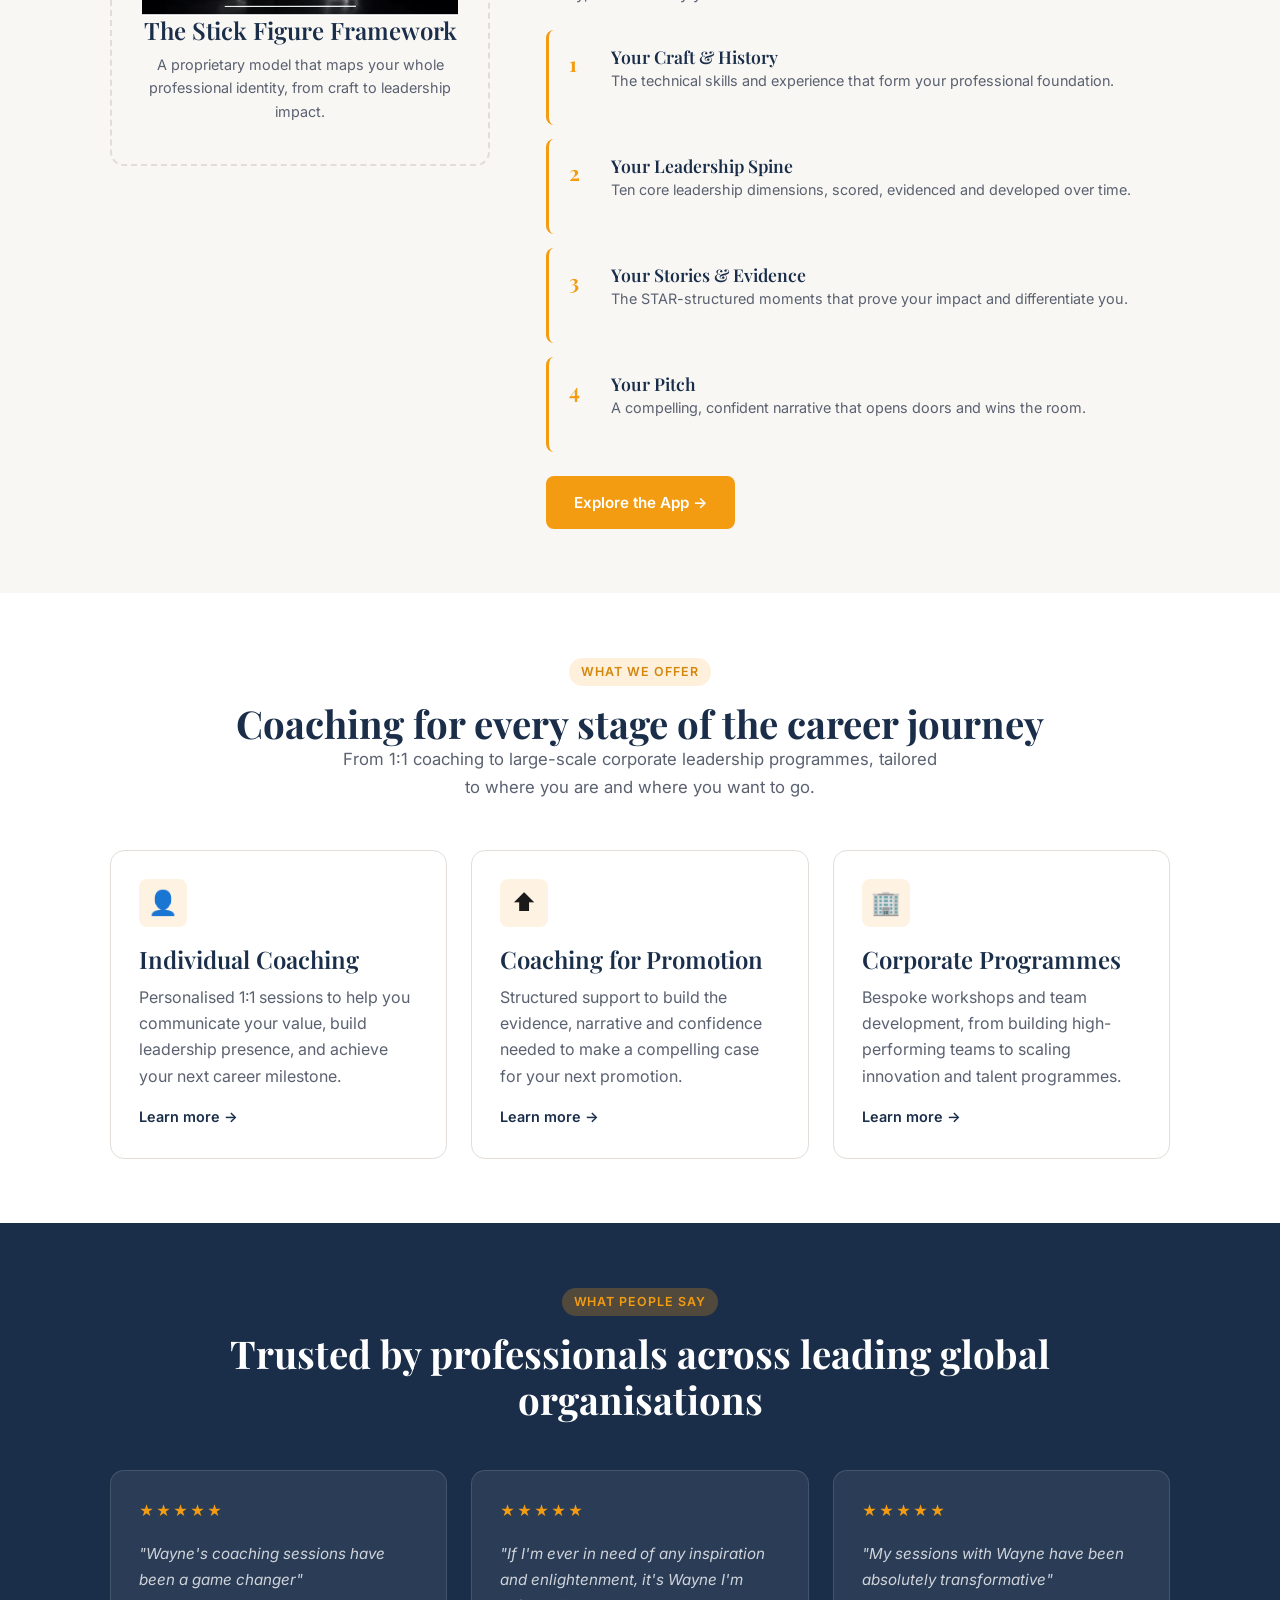
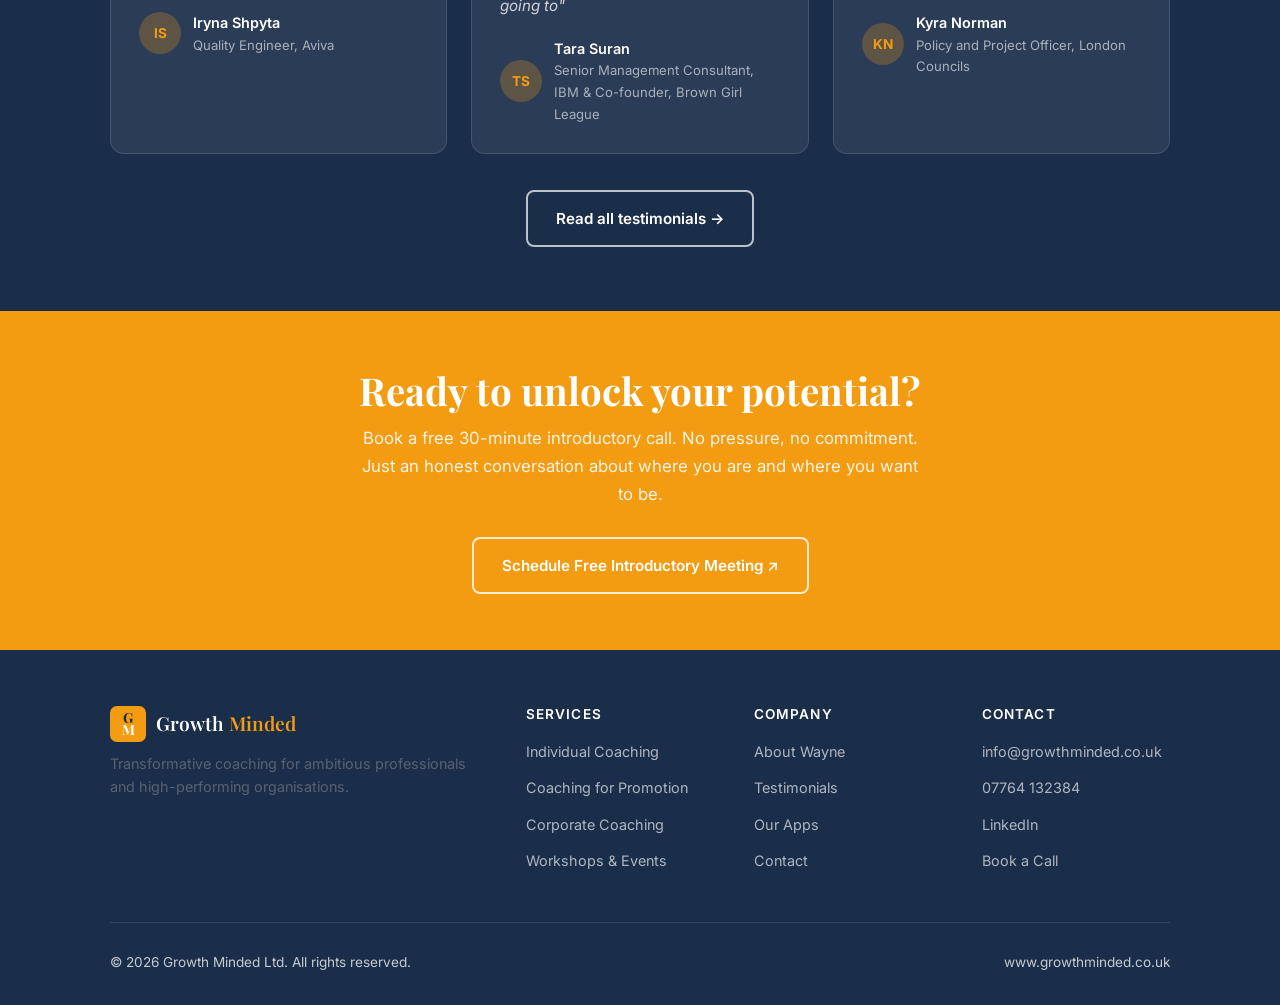
==== commit dd2ccd73: "Add digital tools intro paragraph to homepage framework section Co-Authored-By: Claude Sonnet 4.6 <n" ====
--- a/index.html
+++ b/index.html
@@ -123,6 +123,7 @@
         <div class="framework-content">
           <span class="tag">Our Approach</span>
           <h2>The Stick Figure Framework</h2>
+          <p>Our coaching is supported by digital tools that help you maintain momentum, embed learning, and turn insight into meaningful action every day.</p>
           <p>Our signature framework gives you a complete map of your professional identity. It's not just about what you do; it's about who you are as a leader, the evidence you carry, and the story you tell.</p>
           <div class="framework-list">
             <div class="framework-item">
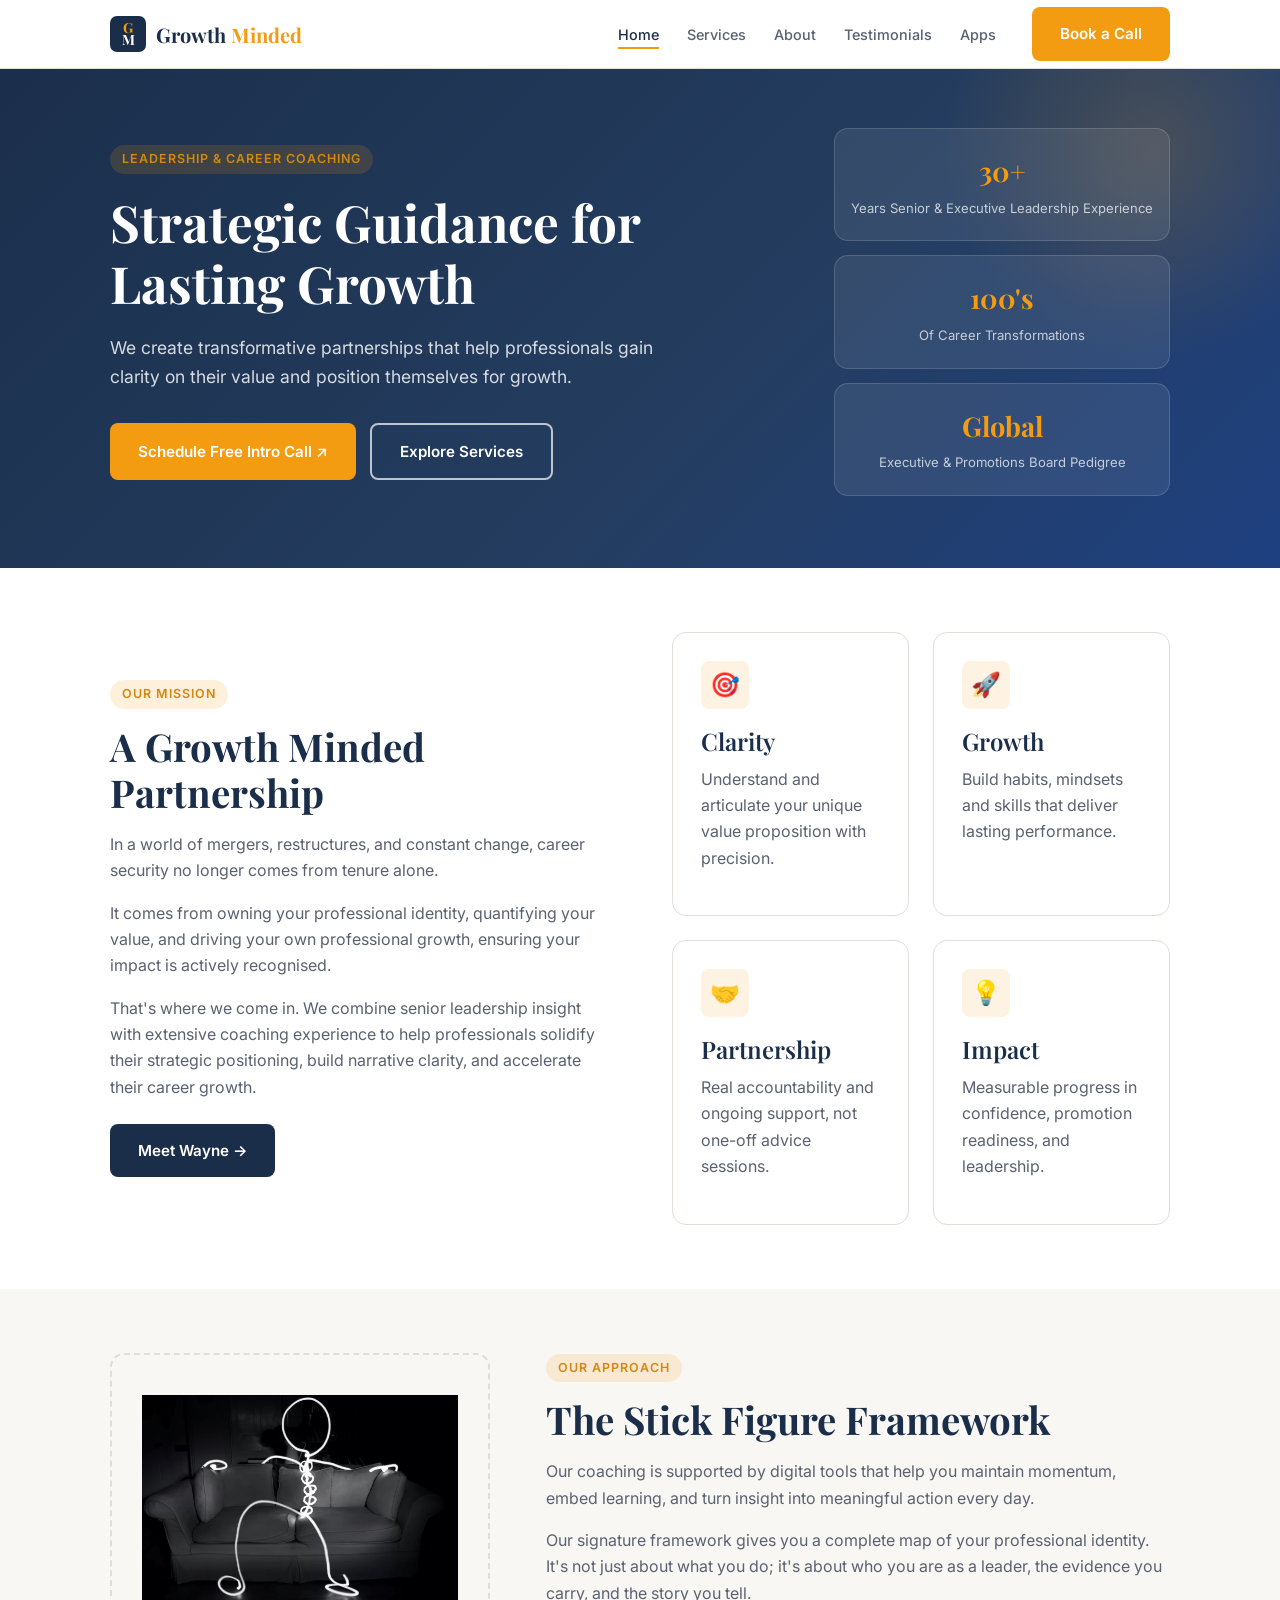
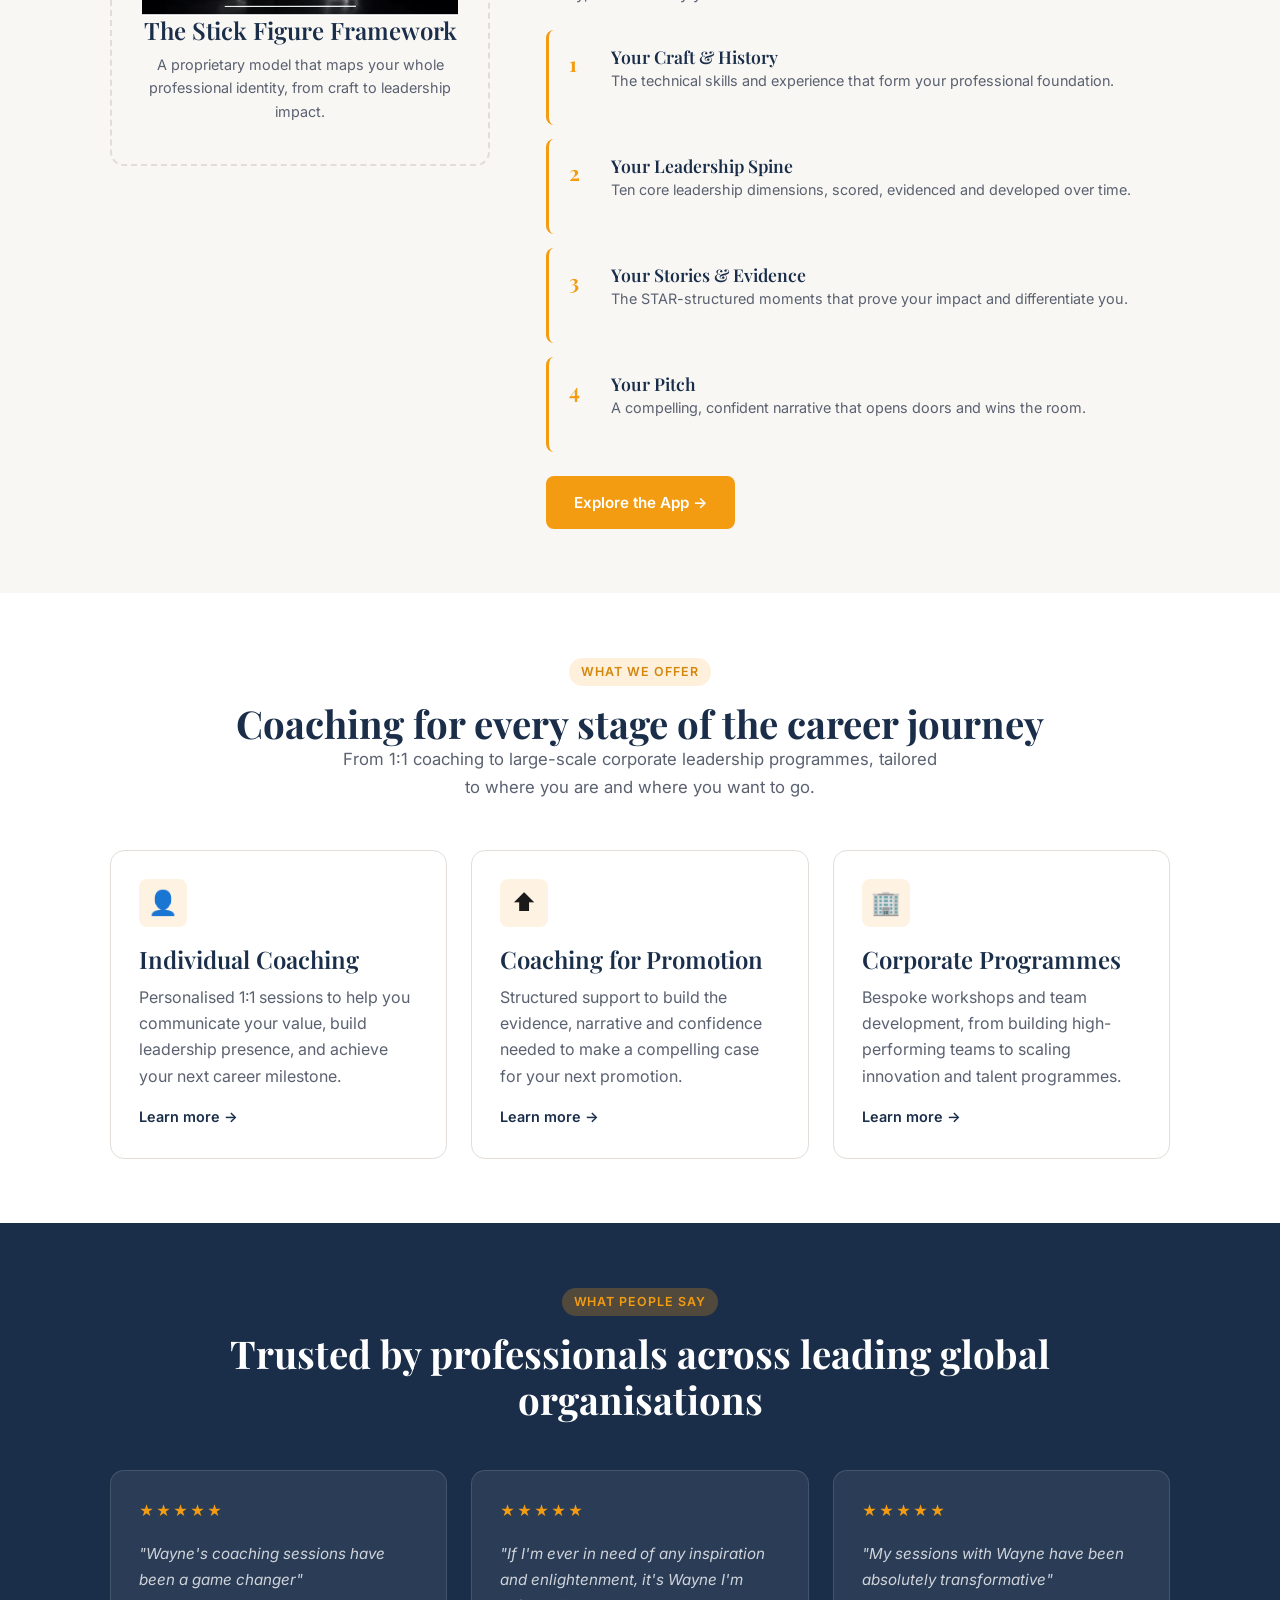
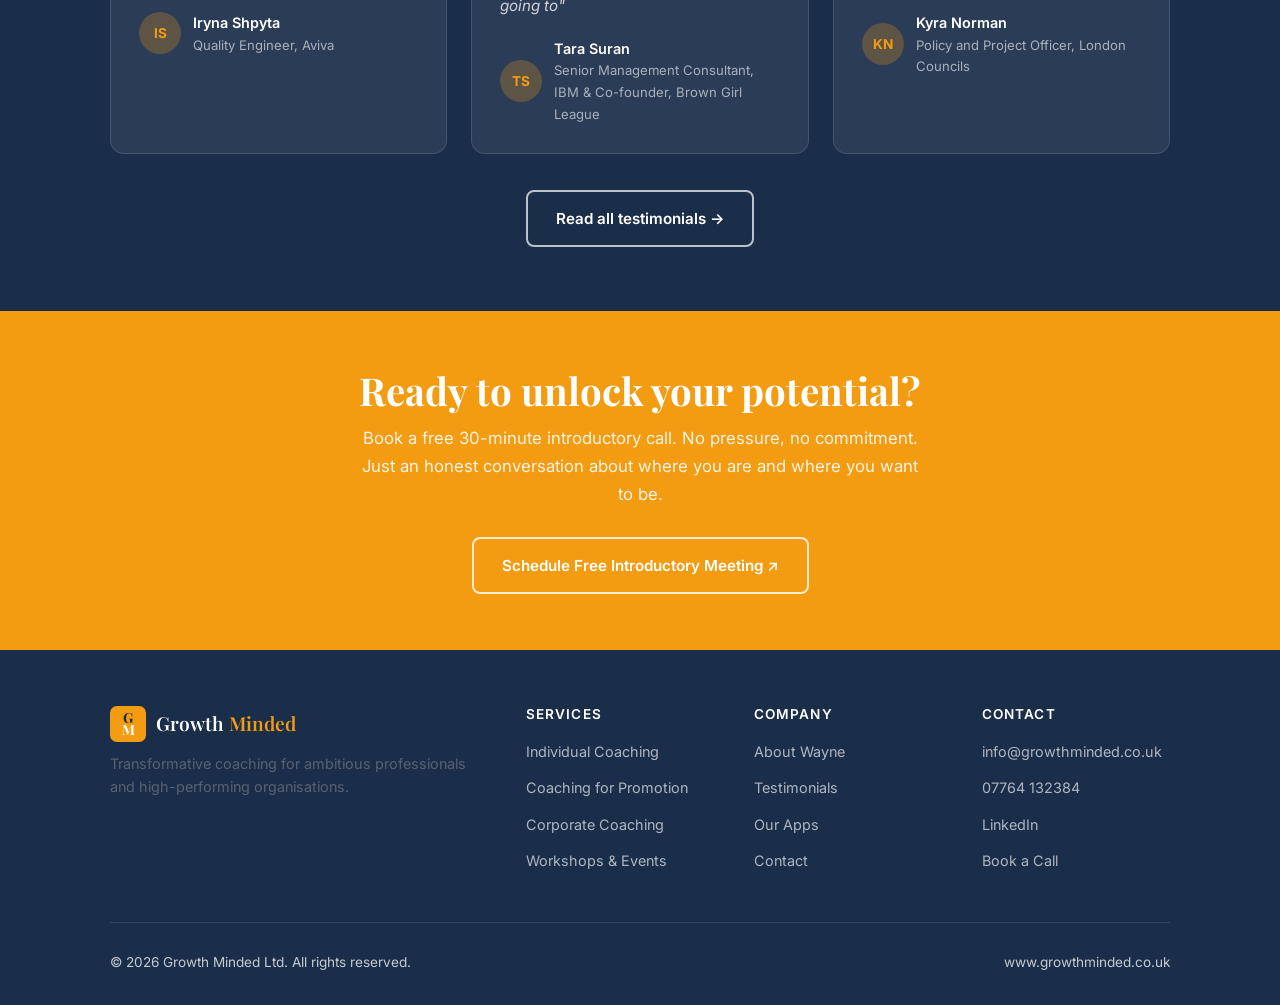
==== commit 9701079b: "Strengthen homepage mission closing statement Co-Authored-By: Claude Sonnet 4.6 <noreply@anthropic.c" ====
--- a/index.html
+++ b/index.html
@@ -80,7 +80,7 @@
           <h2>A Growth Minded Partnership</h2>
           <p>In a world of mergers, restructures, and constant change, career security no longer comes from tenure alone.</p>
           <p>It comes from owning your professional identity, quantifying your value, and driving your own professional growth, ensuring your impact is actively recognised.</p>
-          <p>That's where we come in. We help professionals solidify their strategic positioning, build narrative clarity, and accelerate their career growth.</p>
+          <p>That's where we come in. We combine senior leadership insight with extensive coaching experience to help professionals solidify their strategic positioning, build narrative clarity, and accelerate their career growth.</p>
           <a href="about.html" class="btn btn-navy" style="margin-top:8px">Meet Wayne →</a>
         </div>
         <div class="split-content">
